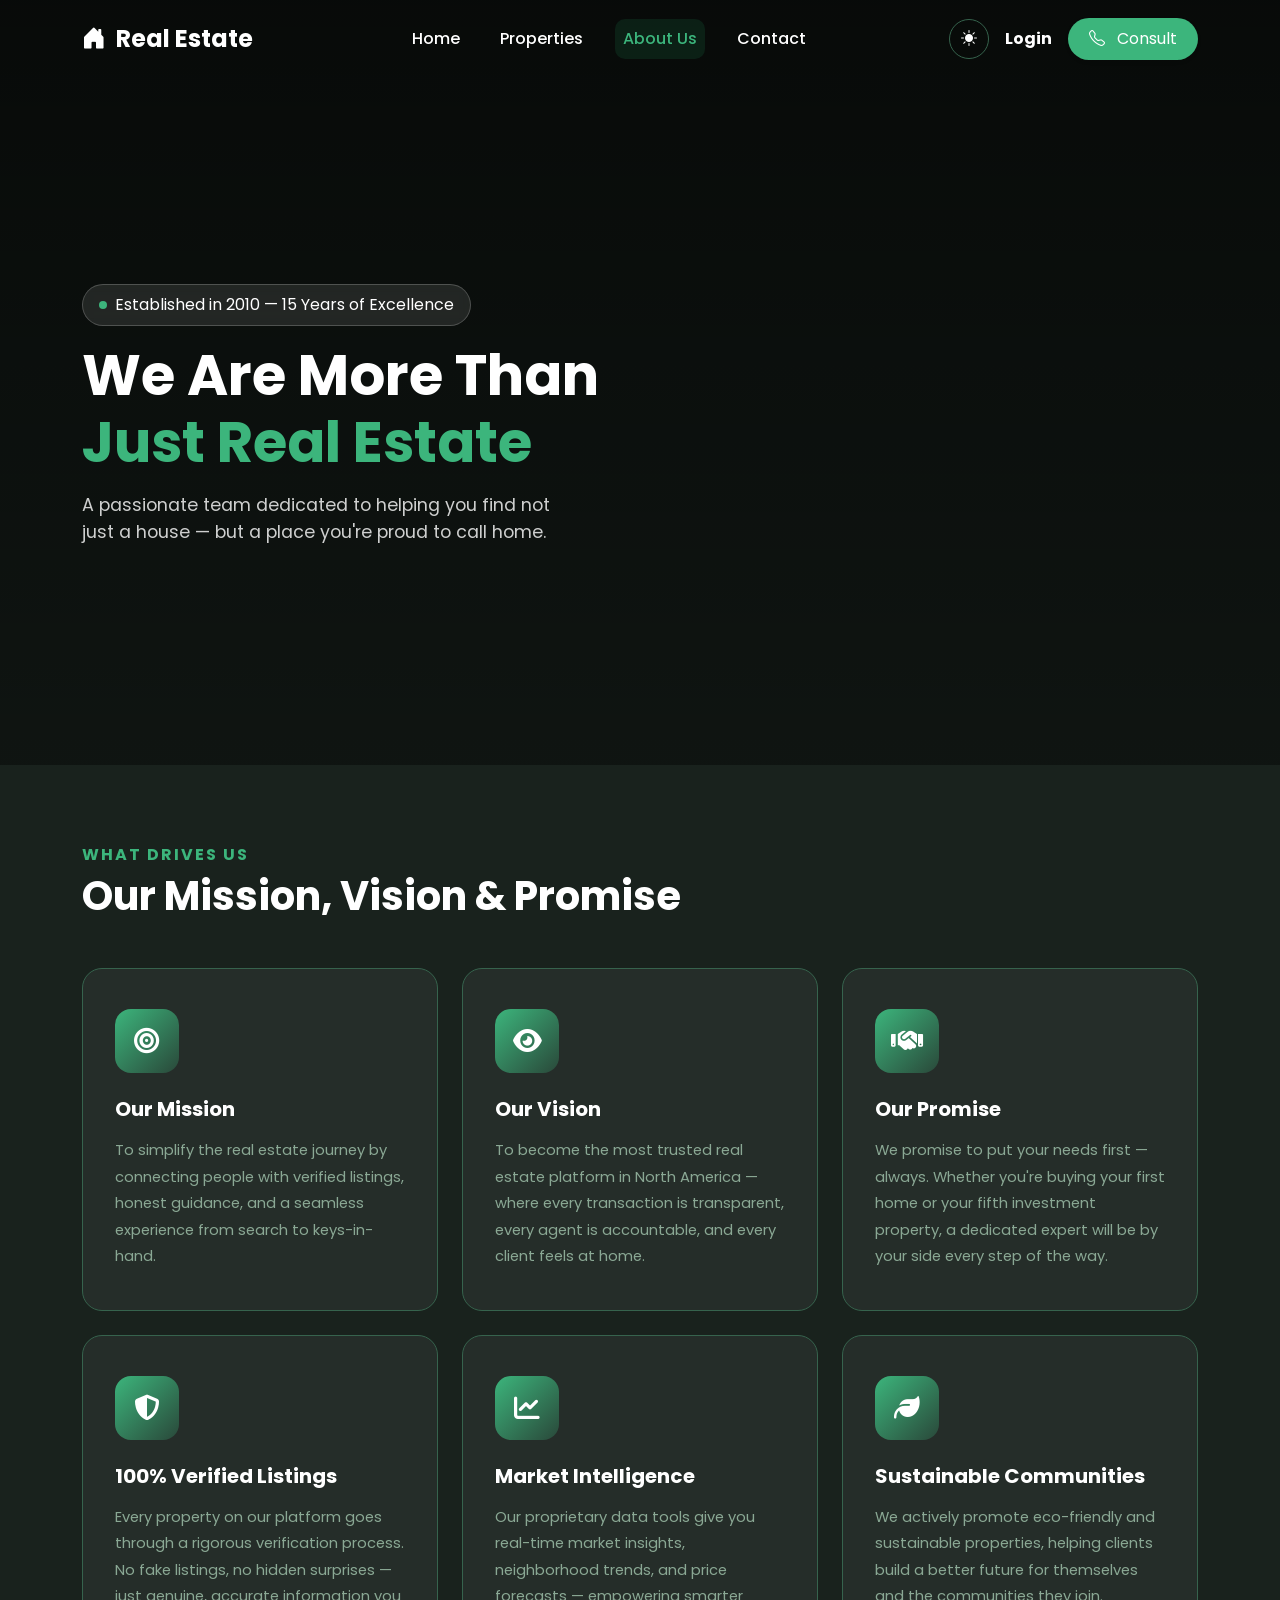
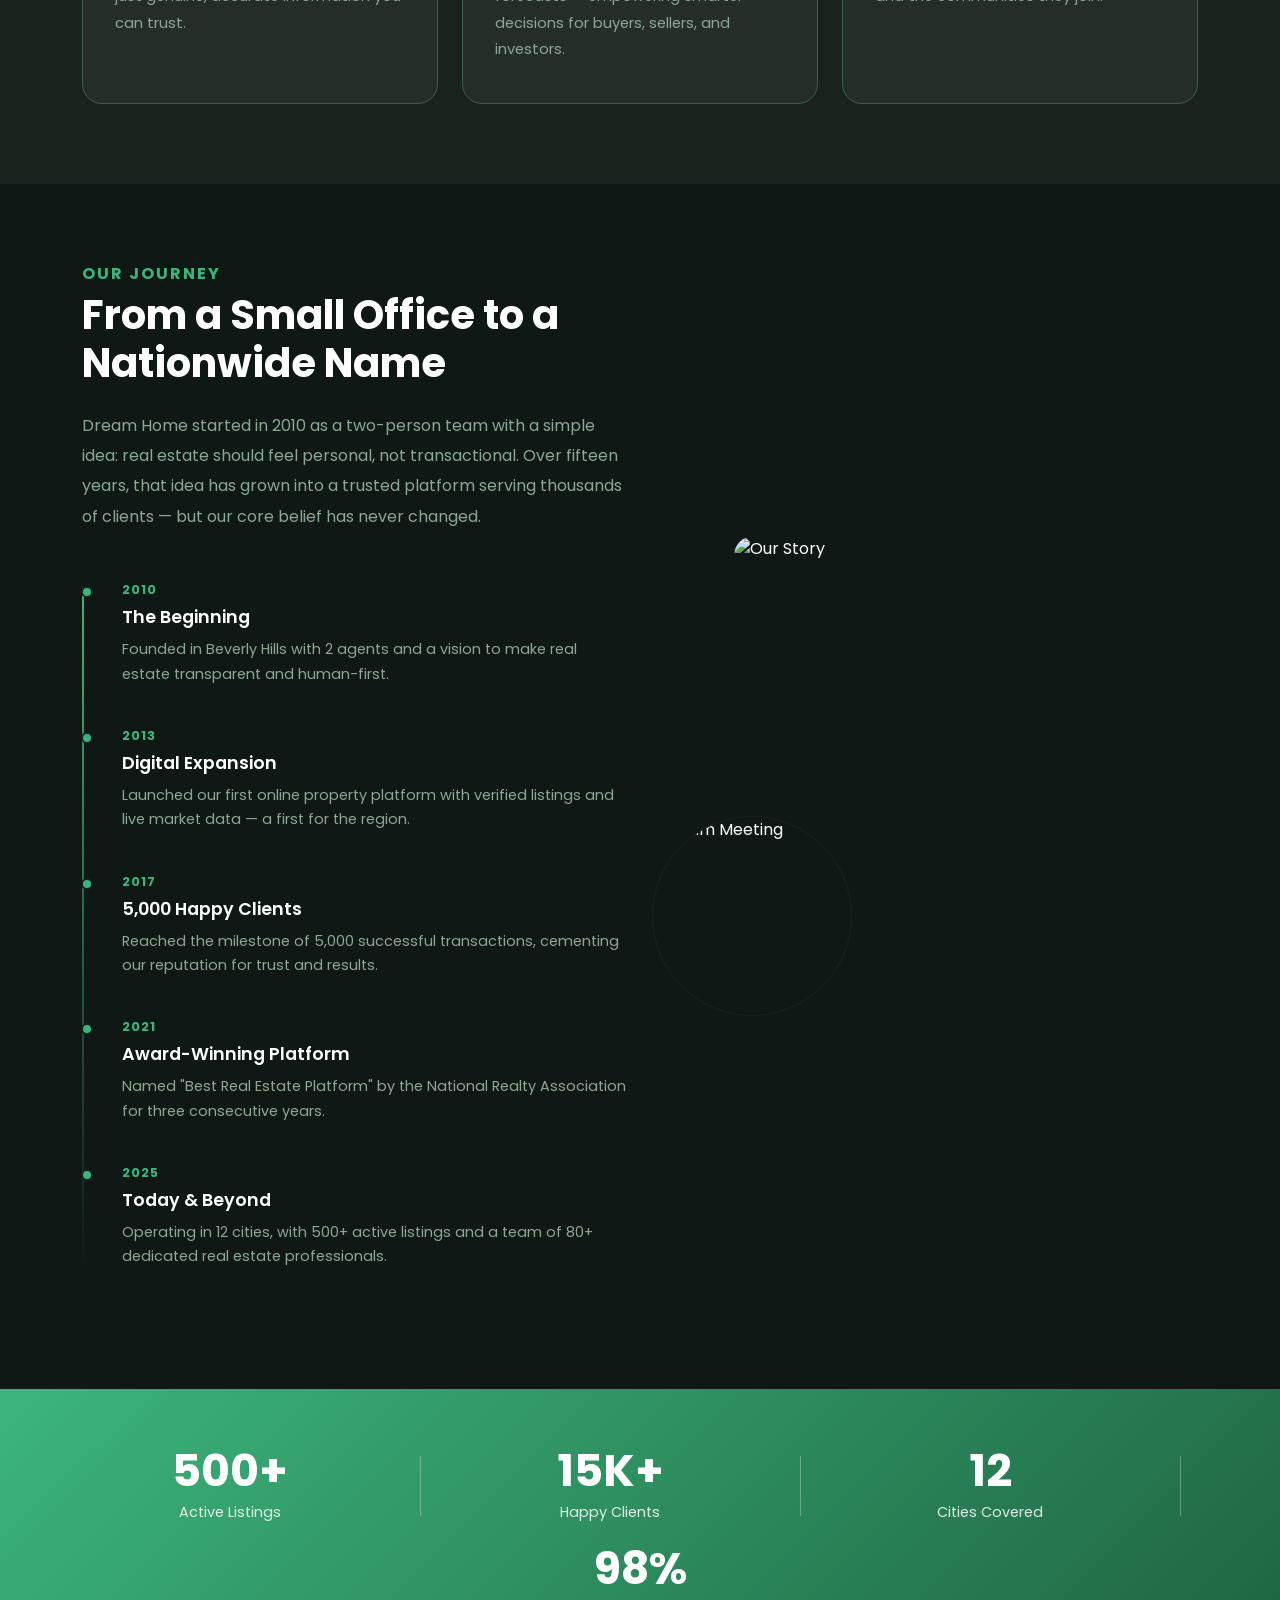
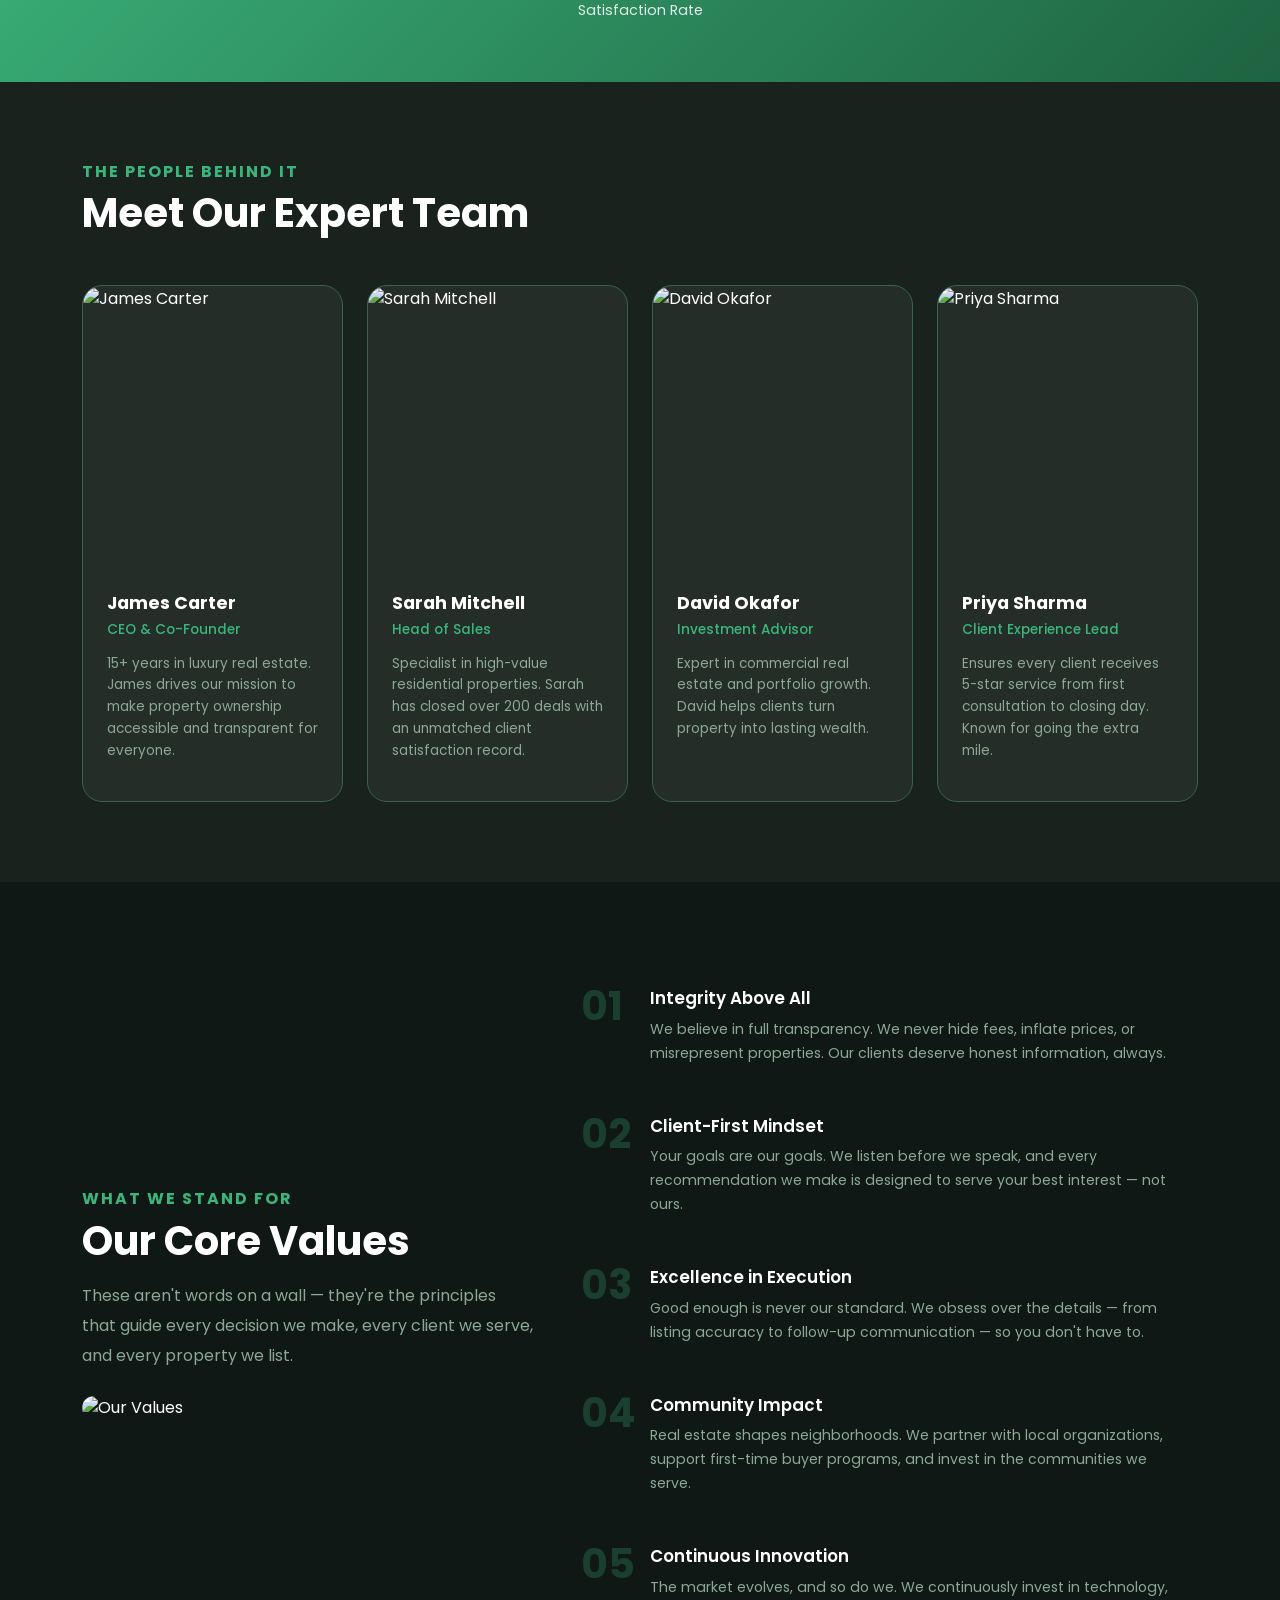
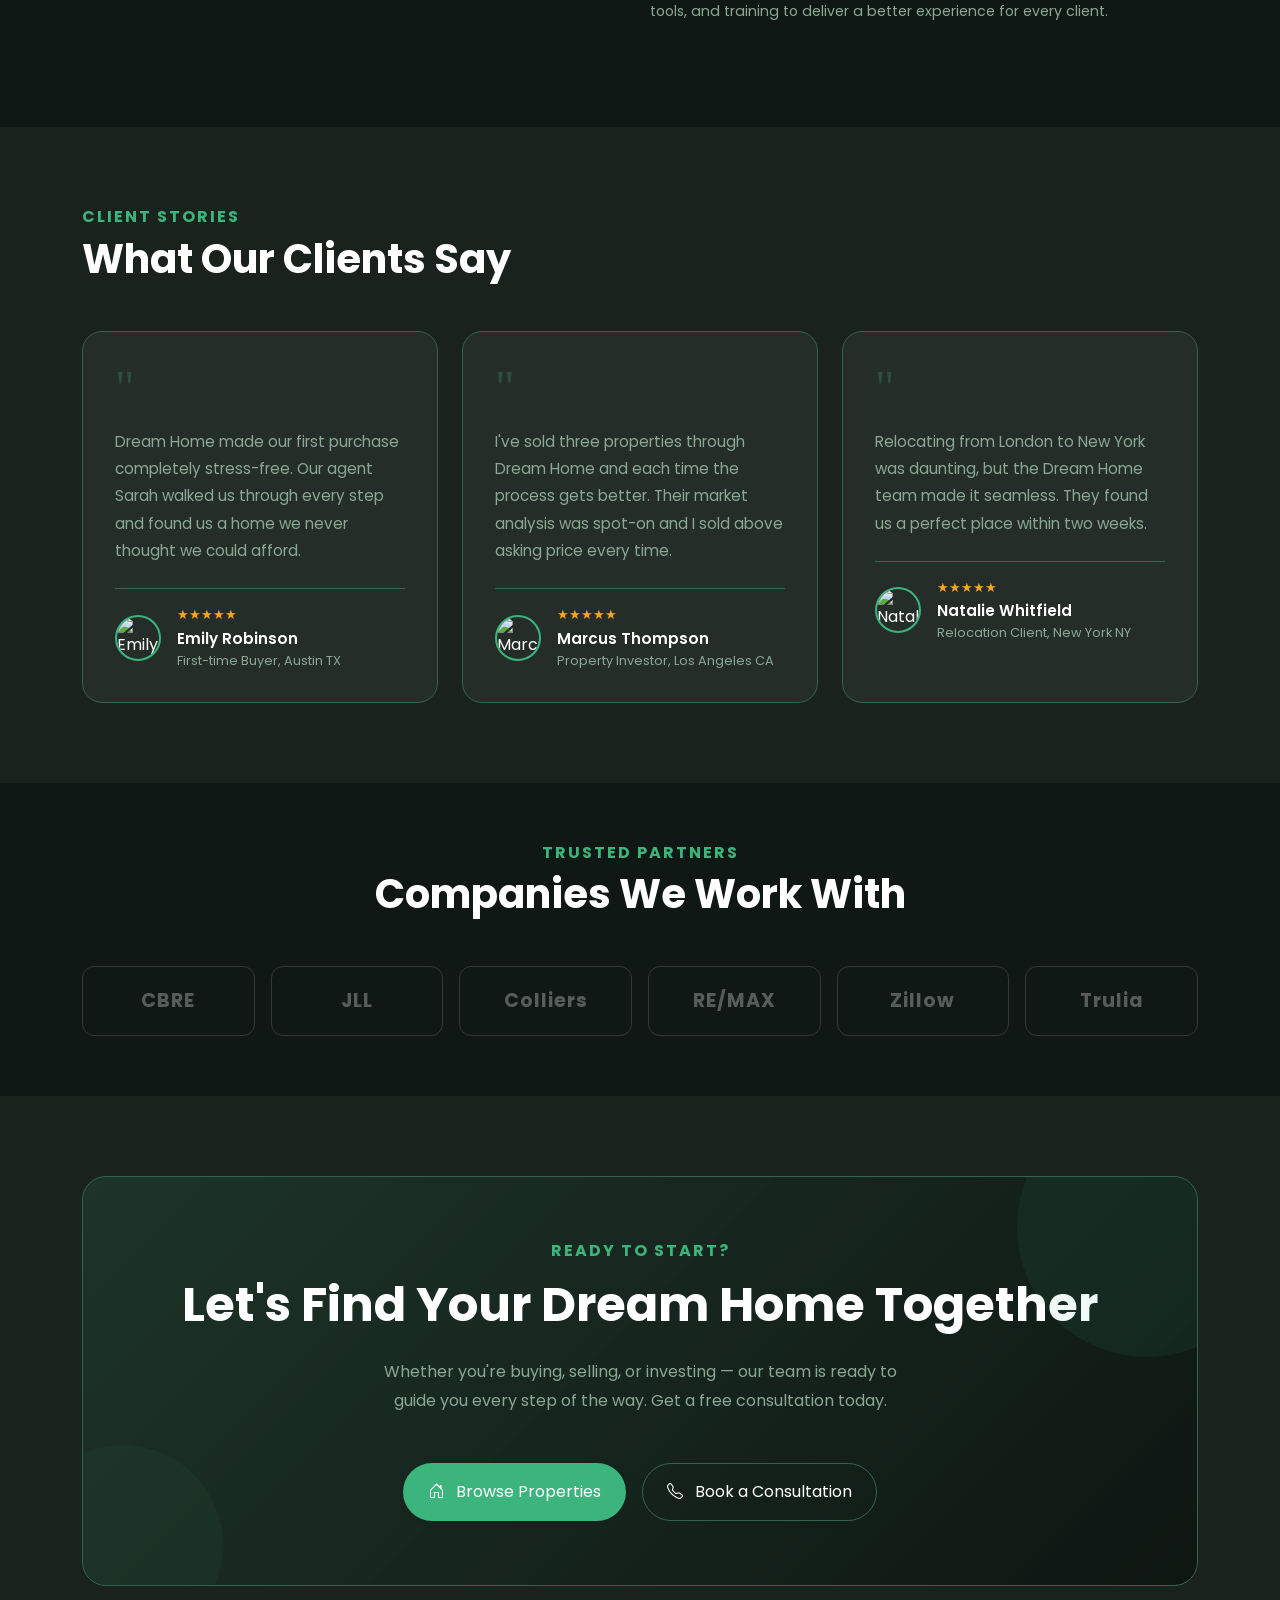
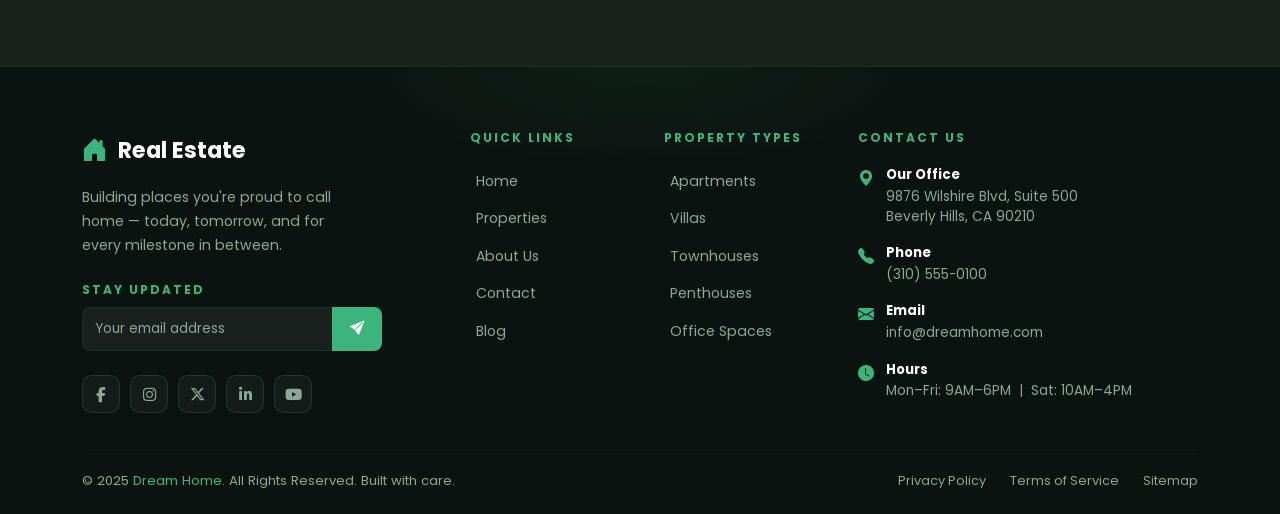
==== about.html @ 7ba282a1 "Add new Pages and Updated" ====
<!DOCTYPE html>
<html lang="en">
<head>
  <meta charset="UTF-8">
  <meta name="viewport" content="width=device-width, initial-scale=1.0">
  <title>About Us - Dream Home</title>
  <link href="https://cdn.jsdelivr.net/npm/bootstrap@5.3.2/dist/css/bootstrap.min.css" rel="stylesheet">
  <link rel="stylesheet" href="https://cdn.jsdelivr.net/npm/bootstrap-icons@1.11.1/font/bootstrap-icons.css">
  <link href="https://fonts.googleapis.com/css2?family=Poppins:wght@300;400;500;600;700&display=swap" rel="stylesheet">
  <link rel="stylesheet" href="https://cdnjs.cloudflare.com/ajax/libs/font-awesome/6.4.0/css/all.min.css">
  <link rel="stylesheet" href="public/css/style.css">
  <style>
    /* About page specific */
    .values-section { padding: 80px 0; background-color: var(--form-bg); }
    .value-item { display: flex; gap: 1.2rem; align-items: flex-start; padding: 1.5rem; border-radius: 16px; transition: background 0.3s ease; }
    .value-item:hover { background: var(--bg-card); }
    .value-num { font-size: 2.5rem; font-weight: 700; color: var(--primary); opacity: 0.25; line-height: 1; min-width: 50px; }
    .value-title { font-size: 1.05rem; font-weight: 600; color: var(--text-main); margin-bottom: 0.4rem; }
    .value-desc { font-size: 0.88rem; color: var(--text-muted); line-height: 1.7; margin-bottom: 0; }
    .testimonials-section { padding: 80px 0; background-color: var(--bg-body); }
    .testimonial-card { background-color: var(--bg-card); border: 1px solid var(--border-color); border-radius: 20px; padding: 2rem; height: 100%; transition: all 0.35s ease; }
    .testimonial-card:hover { border-color: var(--primary); transform: translateY(-6px); box-shadow: 0 15px 35px var(--shadow); }
    .quote-icon { font-size: 3rem; color: var(--primary); opacity: 0.25; line-height: 1; margin-bottom: 1rem; font-family: Georgia, serif; }
    .testimonial-text { font-size: 0.95rem; color: var(--text-muted); line-height: 1.8; margin-bottom: 1.5rem; }
    .testimonial-author { display: flex; align-items: center; gap: 1rem; border-top: 1px solid var(--border-color); padding-top: 1rem; }
    .author-avatar { width: 46px; height: 46px; border-radius: 50%; object-fit: cover; border: 2px solid var(--primary); }
    .author-location { font-size: 0.8rem; color: var(--text-muted); }
    .stars { color: #f5a623; font-size: 0.8rem; margin-bottom: 0.2rem; }
    .partners-section { padding: 60px 0; background-color: var(--form-bg); }
    .partner-logo { display: flex; align-items: center; justify-content: center; height: 70px; filter: grayscale(1) opacity(0.5); transition: filter 0.3s ease; font-size: 1.2rem; font-weight: 700; color: var(--text-muted); letter-spacing: 1px; border: 1px solid var(--border-color); border-radius: 12px; padding: 0 1.5rem; }
    .partner-logo:hover { filter: grayscale(0) opacity(1); color: var(--primary); border-color: var(--primary); }
  </style>
</head>
<body data-theme="dark">

  <!-- NAVBAR -->
  <header>
    <nav class="navbar navbar-expand-lg fixed-top" id="navbar">
      <div class="container">
        <a class="navbar-brand d-flex align-items-center" href="index.html">
          <i class="bi bi-house-door-fill"></i> Real Estate
        </a>
        <button class="navbar-toggler" type="button" data-bs-toggle="collapse" data-bs-target="#navContent">
          <span class="navbar-toggler-icon"></span>
        </button>
        <div class="collapse navbar-collapse" id="navContent">
          <ul class="navbar-nav mx-auto mb-2 mb-lg-0 gap-lg-4">
            <li class="nav-item"><a class="nav-link" href="index.html">Home</a></li>
            <li class="nav-item"><a class="nav-link" href="property.html">Properties</a></li>
            <li class="nav-item"><a class="nav-link active" href="about.html">About Us</a></li>
            <li class="nav-item"><a class="nav-link" href="contact-us.html">Contact</a></li>
          </ul>
          <div class="d-flex align-items-center gap-3 flex-column flex-lg-row mt-3 mt-lg-0">
            <button class="theme-toggle-btn" id="themeToggle" title="Toggle Light/Dark Mode">
              <i class="bi bi-sun-fill"></i>
            </button>
            <a href="login.html" class="nav-link fw-bold">Login</a>
            <a href="contact-us.html" class="btn btn-consult shadow-sm"><i class="bi bi-telephone me-2"></i> Consult</a>
          </div>
        </div>
      </div>
    </nav>
  </header>

  <main>

    <!-- HERO -->
    <section class="hero-section">
      <div class="hero-bg-about"></div>
      <div class="hero-overlay"></div>
      <div class="container hero-content">
        <div class="col-lg-8">
          <div class="trust-badge"><span class="trust-dot"></span> Established in 2010 — 15 Years of Excellence</div>
          <h1 class="hero-title mb-3">We Are More Than <br><span>Just Real Estate</span></h1>
          <p class="hero-desc">A passionate team dedicated to helping you find not just a house — but a place you're proud to call home.</p>
        </div>
      </div>
    </section>

    <!-- MISSION / VISION -->
    <section class="mission-section">
      <div class="container">
        <div class="text-start mb-5">
          <h6 class="text-primary-custom text-uppercase letter-spacing-2 fw-bold">What Drives Us</h6>
          <h2 class="display-6 fw-bold">Our Mission, Vision & Promise</h2>
        </div>
        <div class="row g-4">
          <div class="col-lg-4 col-md-6">
            <div class="mission-card">
              <div class="mission-icon"><i class="fas fa-bullseye"></i></div>
              <h5 class="fw-bold mb-3">Our Mission</h5>
              <p class="text-muted-custom mb-0" style="font-size:0.92rem;line-height:1.8;">To simplify the real estate journey by connecting people with verified listings, honest guidance, and a seamless experience from search to keys-in-hand.</p>
            </div>
          </div>
          <div class="col-lg-4 col-md-6">
            <div class="mission-card">
              <div class="mission-icon"><i class="fas fa-eye"></i></div>
              <h5 class="fw-bold mb-3">Our Vision</h5>
              <p class="text-muted-custom mb-0" style="font-size:0.92rem;line-height:1.8;">To become the most trusted real estate platform in North America — where every transaction is transparent, every agent is accountable, and every client feels at home.</p>
            </div>
          </div>
          <div class="col-lg-4 col-md-6">
            <div class="mission-card">
              <div class="mission-icon"><i class="fas fa-handshake"></i></div>
              <h5 class="fw-bold mb-3">Our Promise</h5>
              <p class="text-muted-custom mb-0" style="font-size:0.92rem;line-height:1.8;">We promise to put your needs first — always. Whether you're buying your first home or your fifth investment property, a dedicated expert will be by your side every step of the way.</p>
            </div>
          </div>
          <div class="col-lg-4 col-md-6">
            <div class="mission-card">
              <div class="mission-icon"><i class="fas fa-shield-alt"></i></div>
              <h5 class="fw-bold mb-3">100% Verified Listings</h5>
              <p class="text-muted-custom mb-0" style="font-size:0.92rem;line-height:1.8;">Every property on our platform goes through a rigorous verification process. No fake listings, no hidden surprises — just genuine, accurate information you can trust.</p>
            </div>
          </div>
          <div class="col-lg-4 col-md-6">
            <div class="mission-card">
              <div class="mission-icon"><i class="fas fa-chart-line"></i></div>
              <h5 class="fw-bold mb-3">Market Intelligence</h5>
              <p class="text-muted-custom mb-0" style="font-size:0.92rem;line-height:1.8;">Our proprietary data tools give you real-time market insights, neighborhood trends, and price forecasts — empowering smarter decisions for buyers, sellers, and investors.</p>
            </div>
          </div>
          <div class="col-lg-4 col-md-6">
            <div class="mission-card">
              <div class="mission-icon"><i class="fas fa-leaf"></i></div>
              <h5 class="fw-bold mb-3">Sustainable Communities</h5>
              <p class="text-muted-custom mb-0" style="font-size:0.92rem;line-height:1.8;">We actively promote eco-friendly and sustainable properties, helping clients build a better future for themselves and the communities they join.</p>
            </div>
          </div>
        </div>
      </div>
    </section>

    <!-- STORY + TIMELINE -->
    <section class="story-section">
      <div class="container">
        <div class="row align-items-center gy-5">
          <div class="col-lg-6">
            <h6 class="text-primary-custom text-uppercase letter-spacing-2 fw-bold">Our Journey</h6>
            <h2 class="display-6 fw-bold mb-4">From a Small Office to a Nationwide Name</h2>
            <p class="text-muted-custom mb-5" style="line-height:1.9;">Dream Home started in 2010 as a two-person team with a simple idea: real estate should feel personal, not transactional. Over fifteen years, that idea has grown into a trusted platform serving thousands of clients — but our core belief has never changed.</p>
            <div class="story-timeline">
              <div class="timeline-item">
                <div class="timeline-year">2010</div>
                <div class="timeline-title">The Beginning</div>
                <p class="timeline-desc">Founded in Beverly Hills with 2 agents and a vision to make real estate transparent and human-first.</p>
              </div>
              <div class="timeline-item">
                <div class="timeline-year">2013</div>
                <div class="timeline-title">Digital Expansion</div>
                <p class="timeline-desc">Launched our first online property platform with verified listings and live market data — a first for the region.</p>
              </div>
              <div class="timeline-item">
                <div class="timeline-year">2017</div>
                <div class="timeline-title">5,000 Happy Clients</div>
                <p class="timeline-desc">Reached the milestone of 5,000 successful transactions, cementing our reputation for trust and results.</p>
              </div>
              <div class="timeline-item">
                <div class="timeline-year">2021</div>
                <div class="timeline-title">Award-Winning Platform</div>
                <p class="timeline-desc">Named "Best Real Estate Platform" by the National Realty Association for three consecutive years.</p>
              </div>
              <div class="timeline-item">
                <div class="timeline-year">2025</div>
                <div class="timeline-title">Today & Beyond</div>
                <p class="timeline-desc">Operating in 12 cities, with 500+ active listings and a team of 80+ dedicated real estate professionals.</p>
              </div>
            </div>
          </div>
          <div class="col-lg-6">
            <div class="image-stack">
              <div class="img-blob-1">
                <img src="https://images.unsplash.com/photo-1560518883-ce09059eeffa?auto=format&fit=crop&w=800&q=80" class="img-cover" alt="Our Story">
              </div>
              <div class="img-blob-2">
                <img src="https://images.unsplash.com/photo-1600880292203-757bb62b4baf?auto=format&fit=crop&w=400&q=80" class="img-cover" alt="Team Meeting">
              </div>
            </div>
          </div>
        </div>
      </div>
    </section>

    <!-- STATS BANNER -->
    <div class="stats-banner">
      <div class="container">
        <div class="row g-4 align-items-center justify-content-around text-center">
          <div class="col-6 col-md-3"><div class="stat-item"><div class="stat-number">500+</div><div class="stat-label">Active Listings</div></div></div>
          <div class="col-md-auto d-none d-md-block"><div class="stat-divider"></div></div>
          <div class="col-6 col-md-3"><div class="stat-item"><div class="stat-number">15K+</div><div class="stat-label">Happy Clients</div></div></div>
          <div class="col-md-auto d-none d-md-block"><div class="stat-divider"></div></div>
          <div class="col-6 col-md-3"><div class="stat-item"><div class="stat-number">12</div><div class="stat-label">Cities Covered</div></div></div>
          <div class="col-md-auto d-none d-md-block"><div class="stat-divider"></div></div>
          <div class="col-6 col-md-3"><div class="stat-item"><div class="stat-number">98%</div><div class="stat-label">Satisfaction Rate</div></div></div>
        </div>
      </div>
    </div>

    <!-- TEAM -->
    <section class="team-section">
      <div class="container">
        <div class="text-start mb-5">
          <h6 class="text-primary-custom text-uppercase letter-spacing-2 fw-bold">The People Behind It</h6>
          <h2 class="display-6 fw-bold">Meet Our Expert Team</h2>
        </div>
        <div class="row g-4">
          <div class="col-lg-3 col-md-6">
            <div class="team-card">
              <div class="team-img-wrapper">
                <img src="https://images.unsplash.com/photo-1560250097-0b93528c311a?auto=format&fit=crop&w=400&q=80" alt="James Carter">
                <div class="team-overlay"><div class="team-social d-flex gap-2"><a href="#"><i class="fab fa-linkedin-in"></i></a><a href="#"><i class="fab fa-twitter"></i></a><a href="#"><i class="bi bi-envelope-fill"></i></a></div></div>
              </div>
              <div class="team-body">
                <div class="team-name">James Carter</div>
                <div class="team-role">CEO & Co-Founder</div>
                <p class="team-bio">15+ years in luxury real estate. James drives our mission to make property ownership accessible and transparent for everyone.</p>
              </div>
            </div>
          </div>
          <div class="col-lg-3 col-md-6">
            <div class="team-card">
              <div class="team-img-wrapper">
                <img src="https://images.unsplash.com/photo-1573496359142-b8d87734a5a2?auto=format&fit=crop&w=400&q=80" alt="Sarah Mitchell">
                <div class="team-overlay"><div class="team-social d-flex gap-2"><a href="#"><i class="fab fa-linkedin-in"></i></a><a href="#"><i class="fab fa-twitter"></i></a><a href="#"><i class="bi bi-envelope-fill"></i></a></div></div>
              </div>
              <div class="team-body">
                <div class="team-name">Sarah Mitchell</div>
                <div class="team-role">Head of Sales</div>
                <p class="team-bio">Specialist in high-value residential properties. Sarah has closed over 200 deals with an unmatched client satisfaction record.</p>
              </div>
            </div>
          </div>
          <div class="col-lg-3 col-md-6">
            <div class="team-card">
              <div class="team-img-wrapper">
                <img src="https://images.unsplash.com/photo-1519085360753-af0119f7cbe7?auto=format&fit=crop&w=400&q=80" alt="David Okafor">
                <div class="team-overlay"><div class="team-social d-flex gap-2"><a href="#"><i class="fab fa-linkedin-in"></i></a><a href="#"><i class="fab fa-twitter"></i></a><a href="#"><i class="bi bi-envelope-fill"></i></a></div></div>
              </div>
              <div class="team-body">
                <div class="team-name">David Okafor</div>
                <div class="team-role">Investment Advisor</div>
                <p class="team-bio">Expert in commercial real estate and portfolio growth. David helps clients turn property into lasting wealth.</p>
              </div>
            </div>
          </div>
          <div class="col-lg-3 col-md-6">
            <div class="team-card">
              <div class="team-img-wrapper">
                <img src="https://images.unsplash.com/photo-1508214751196-bcfd4ca60f91?auto=format&fit=crop&w=400&q=80" alt="Priya Sharma">
                <div class="team-overlay"><div class="team-social d-flex gap-2"><a href="#"><i class="fab fa-linkedin-in"></i></a><a href="#"><i class="fab fa-twitter"></i></a><a href="#"><i class="bi bi-envelope-fill"></i></a></div></div>
              </div>
              <div class="team-body">
                <div class="team-name">Priya Sharma</div>
                <div class="team-role">Client Experience Lead</div>
                <p class="team-bio">Ensures every client receives 5-star service from first consultation to closing day. Known for going the extra mile.</p>
              </div>
            </div>
          </div>
        </div>
      </div>
    </section>

    <!-- CORE VALUES -->
    <section class="values-section">
      <div class="container">
        <div class="row align-items-center gy-5">
          <div class="col-lg-5">
            <h6 class="text-primary-custom text-uppercase letter-spacing-2 fw-bold">What We Stand For</h6>
            <h2 class="display-6 fw-bold mb-3">Our Core Values</h2>
            <p class="text-muted-custom" style="line-height:1.9;">These aren't words on a wall — they're the principles that guide every decision we make, every client we serve, and every property we list.</p>
            <div class="mt-4">
              <img src="https://images.unsplash.com/photo-1600607687939-ce8a6c25118c?auto=format&fit=crop&w=700&q=80" alt="Our Values" style="width:100%;border-radius:20px;object-fit:cover;height:280px;">
            </div>
          </div>
          <div class="col-lg-7">
            <div class="value-item"><div class="value-num">01</div><div><div class="value-title">Integrity Above All</div><p class="value-desc">We believe in full transparency. We never hide fees, inflate prices, or misrepresent properties. Our clients deserve honest information, always.</p></div></div>
            <div class="value-item"><div class="value-num">02</div><div><div class="value-title">Client-First Mindset</div><p class="value-desc">Your goals are our goals. We listen before we speak, and every recommendation we make is designed to serve your best interest — not ours.</p></div></div>
            <div class="value-item"><div class="value-num">03</div><div><div class="value-title">Excellence in Execution</div><p class="value-desc">Good enough is never our standard. We obsess over the details — from listing accuracy to follow-up communication — so you don't have to.</p></div></div>
            <div class="value-item"><div class="value-num">04</div><div><div class="value-title">Community Impact</div><p class="value-desc">Real estate shapes neighborhoods. We partner with local organizations, support first-time buyer programs, and invest in the communities we serve.</p></div></div>
            <div class="value-item"><div class="value-num">05</div><div><div class="value-title">Continuous Innovation</div><p class="value-desc">The market evolves, and so do we. We continuously invest in technology, tools, and training to deliver a better experience for every client.</p></div></div>
          </div>
        </div>
      </div>
    </section>

    <!-- TESTIMONIALS -->
    <section class="testimonials-section">
      <div class="container">
        <div class="text-start mb-5">
          <h6 class="text-primary-custom text-uppercase letter-spacing-2 fw-bold">Client Stories</h6>
          <h2 class="display-6 fw-bold">What Our Clients Say</h2>
        </div>
        <div class="row g-4">
          <div class="col-lg-4 col-md-6">
            <div class="testimonial-card">
              <div class="quote-icon">"</div>
              <p class="testimonial-text">Dream Home made our first purchase completely stress-free. Our agent Sarah walked us through every step and found us a home we never thought we could afford.</p>
              <div class="testimonial-author">
                <img src="https://images.unsplash.com/photo-1494790108377-be9c29b29330?auto=format&fit=crop&w=100&q=80" class="author-avatar" alt="Emily R.">
                <div><div class="stars">★★★★★</div><div class="author-name">Emily Robinson</div><div class="author-location">First-time Buyer, Austin TX</div></div>
              </div>
            </div>
          </div>
          <div class="col-lg-4 col-md-6">
            <div class="testimonial-card">
              <div class="quote-icon">"</div>
              <p class="testimonial-text">I've sold three properties through Dream Home and each time the process gets better. Their market analysis was spot-on and I sold above asking price every time.</p>
              <div class="testimonial-author">
                <img src="https://images.unsplash.com/photo-1472099645785-5658abf4ff4e?auto=format&fit=crop&w=100&q=80" class="author-avatar" alt="Marcus T.">
                <div><div class="stars">★★★★★</div><div class="author-name">Marcus Thompson</div><div class="author-location">Property Investor, Los Angeles CA</div></div>
              </div>
            </div>
          </div>
          <div class="col-lg-4 col-md-6">
            <div class="testimonial-card">
              <div class="quote-icon">"</div>
              <p class="testimonial-text">Relocating from London to New York was daunting, but the Dream Home team made it seamless. They found us a perfect place within two weeks.</p>
              <div class="testimonial-author">
                <img src="https://images.unsplash.com/photo-1544005313-94ddf0286df2?auto=format&fit=crop&w=100&q=80" class="author-avatar" alt="Natalie W.">
                <div><div class="stars">★★★★★</div><div class="author-name">Natalie Whitfield</div><div class="author-location">Relocation Client, New York NY</div></div>
              </div>
            </div>
          </div>
        </div>
      </div>
    </section>

    <!-- PARTNERS -->
    <section class="partners-section">
      <div class="container">
        <div class="text-center mb-5">
          <h6 class="text-primary-custom text-uppercase letter-spacing-2 fw-bold">Trusted Partners</h6>
          <h2 class="display-6 fw-bold">Companies We Work With</h2>
        </div>
        <div class="row g-3 align-items-center justify-content-center">
          <div class="col-6 col-md-2"><div class="partner-logo">CBRE</div></div>
          <div class="col-6 col-md-2"><div class="partner-logo">JLL</div></div>
          <div class="col-6 col-md-2"><div class="partner-logo">Colliers</div></div>
          <div class="col-6 col-md-2"><div class="partner-logo">RE/MAX</div></div>
          <div class="col-6 col-md-2"><div class="partner-logo">Zillow</div></div>
          <div class="col-6 col-md-2"><div class="partner-logo">Trulia</div></div>
        </div>
      </div>
    </section>

    <!-- CTA -->
    <section class="cta-section">
      <div class="container">
        <div class="cta-box">
          <h6 class="text-primary-custom text-uppercase letter-spacing-2 fw-bold mb-3">Ready to Start?</h6>
          <h2 class="display-5 fw-bold mb-4">Let's Find Your Dream Home Together</h2>
          <p class="text-muted-custom mb-5 mx-auto" style="max-width:550px;font-size:1rem;line-height:1.8;">Whether you're buying, selling, or investing — our team is ready to guide you every step of the way. Get a free consultation today.</p>
          <div class="d-flex flex-wrap gap-3 justify-content-center">
            <a href="property.html" class="btn btn-consult px-4 py-3 shadow-sm" style="font-size:1rem;"><i class="bi bi-house-door me-2"></i> Browse Properties</a>
            <a href="contact-us.html" class="btn btn-outline-light px-4 py-3" style="border-radius:50px;font-size:1rem;border-color:var(--border-color);color:var(--text-main);"><i class="bi bi-telephone me-2"></i> Book a Consultation</a>
          </div>
        </div>
      </div>
    </section>

  </main>

  <!-- ===================== FOOTER ===================== -->
  <footer class="footer">
    <div class="container">
      <div class="row g-5">
        <div class="col-lg-4 col-md-6">
          <a href="index.html" class="footer-brand"><i class="bi bi-house-door-fill"></i> Real Estate</a>
          <p class="footer-tagline">Building places you're proud to call home — today, tomorrow, and for every milestone in between.</p>
          <p class="footer-heading mb-2">Stay Updated</p>
          <div class="footer-newsletter">
            <input type="email" class="form-control" placeholder="Your email address">
            <button class="footer-newsletter-btn" type="button"><i class="bi bi-send-fill"></i></button>
          </div>
          <div class="footer-socials">
            <a href="#" class="footer-social-icon"><i class="fab fa-facebook-f"></i></a>
            <a href="#" class="footer-social-icon"><i class="fab fa-instagram"></i></a>
            <a href="#" class="footer-social-icon"><i class="fab fa-x-twitter"></i></a>
            <a href="#" class="footer-social-icon"><i class="fab fa-linkedin-in"></i></a>
            <a href="#" class="footer-social-icon"><i class="fab fa-youtube"></i></a>
          </div>
        </div>
        <div class="col-lg-2 col-md-3 col-6">
          <h6 class="footer-heading">Quick Links</h6>
          <ul class="footer-links">
            <li><a href="index.html">Home</a></li>
            <li><a href="property.html">Properties</a></li>
            <li><a href="about.html">About Us</a></li>
            <li><a href="contact-us.html">Contact</a></li>
            <li><a href="#">Blog</a></li>
          </ul>
        </div>
        <div class="col-lg-2 col-md-3 col-6">
          <h6 class="footer-heading">Property Types</h6>
          <ul class="footer-links">
            <li><a href="property.html">Apartments</a></li>
            <li><a href="property.html">Villas</a></li>
            <li><a href="property.html">Townhouses</a></li>
            <li><a href="property.html">Penthouses</a></li>
            <li><a href="property.html">Office Spaces</a></li>
          </ul>
        </div>
        <div class="col-lg-4 col-md-6">
          <h6 class="footer-heading">Contact Us</h6>
          <div class="footer-contact-item"><i class="bi bi-geo-alt-fill"></i><div><strong>Our Office</strong>9876 Wilshire Blvd, Suite 500<br>Beverly Hills, CA 90210</div></div>
          <div class="footer-contact-item"><i class="bi bi-telephone-fill"></i><div><strong>Phone</strong>(310) 555-0100</div></div>
          <div class="footer-contact-item"><i class="bi bi-envelope-fill"></i><div><strong>Email</strong>info@dreamhome.com</div></div>
          <div class="footer-contact-item"><i class="bi bi-clock-fill"></i><div><strong>Hours</strong>Mon–Fri: 9AM–6PM &nbsp;|&nbsp; Sat: 10AM–4PM</div></div>
        </div>
      </div>
      <hr class="footer-divider">
      <div class="footer-bottom">
        <p class="footer-copyright mb-0">&copy; 2025 <span>Dream Home</span>. All Rights Reserved. Built with care.</p>
        <div class="footer-bottom-links">
          <a href="#">Privacy Policy</a>
          <a href="#">Terms of Service</a>
          <a href="#">Sitemap</a>
        </div>
      </div>
    </div>
  </footer>

  <script src="https://cdn.jsdelivr.net/npm/bootstrap@5.3.2/dist/js/bootstrap.bundle.min.js"></script>
  <script src="public/js/script.js"></script>
</body>
</html>
---- public/css/style.css ----
/* ============================================================
   DREAM HOME — REAL ESTATE
   Main Stylesheet
   ============================================================ */

/* CSS VARIABLES & THEMING */
:root {
  --bg-body: #19221d;
  --bg-nav-scroll: #101815;
  --bg-card: rgba(255, 255, 255, 0.05);
  --text-main: #ffffff;
  --text-muted: #8aa894;
  --primary: #3cb57c;
  --primary-hover: #2a8f60;
  --border-color: #36634d;
  --form-bg: #101815;
  --form-input-bg: #19221d;
  --shadow: rgba(0, 0, 0, 0.5);
  --lightgreen: #134b3056;
  --font-family: "Poppins", sans-serif;
  --nav-color: #ffffff;
  --h1-size: 3.5rem;
  --h1-size-mobile: 2.5rem;
  --footer-bg: #0b1310;
  --footer-border: rgba(60, 181, 124, 0.2);
}

[data-theme="light"] {
  --bg-body: #f4f7f6;
  --bg-card: #ffffff;
  --text-main: #19221d;
  --text-muted: #5a6e60;
  --primary: #2d8a5e;
  --primary-hover: #1e6341;
  --border-color: #cbd5e1;
  --form-bg: #ffffff;
  --form-input-bg: #f8f9fa;
  --shadow: rgba(0, 0, 0, 0.1);
  --nav-color: #ffffff;
  --bg-nav-scroll: #13211c;
  --footer-bg: #0f1e17;
  --footer-border: rgba(60, 181, 124, 0.25);
}

/* ---- GLOBAL RESET & TYPOGRAPHY ---- */
* {
  margin: 0;
  padding: 0;
  box-sizing: border-box;
}

body {
  font-family: var(--font-family);
  background-color: var(--bg-body);
  color: var(--text-main);
  overflow-x: hidden;
  transition: background-color 0.3s ease, color 0.3s ease;
}

h1,
h2,
h3,
h4,
h5,
h6 {
  color: var(--text-main);
  font-family: var(--font-family) !important;
}

.text-primary-custom {
  color: var(--primary);
}

.text-muted-custom {
  color: var(--text-muted);
}

.font-pop {
  font-family: var(--font-family);
}

.letter-spacing-2 {
  letter-spacing: 2px;
}

/* ---- NAVBAR ---- */
.navbar {
  transition: all 0.3s ease;
  padding: 1rem 0;
  z-index: 1000;
}

.navbar-brand {
  color: var(--nav-color) !important;
  font-weight: 700;
  font-size: 1.5rem;
}

.navbar-brand i {
  color: var(--nav-color);
  margin-right: 10px;
}

.nav-link {
  color: var(--nav-color) !important;
  font-weight: 500;
  transition: color 0.3s ease;
}

.nav-link:hover,
.nav-link.active {
  color: var(--primary) !important;
}

.nav-scroll {
  background-color: var(--bg-nav-scroll);
  box-shadow: 0 2px 10px var(--shadow);
  padding: 0.5rem 0;
}

.navbar-toggler {
  border: none;
  background-color: var(--nav-color);
}

nav .active {
  background-color: var(--lightgreen);
  border-radius: 10px;
  color: var(--lightgreen) !important;
}

.btn-consult {
  background-color: var(--primary);
  color: #fff !important;
  padding: 8px 20px;
  border-radius: 50px;
  transition: transform 0.2s;
}

.btn-consult:hover {
  transform: translateY(-2px);
  background-color: var(--primary-hover);
}

.theme-toggle-btn {
  background: transparent;
  border: 1px solid var(--border-color);
  color: var(--nav-color);
  width: 40px;
  height: 40px;
  border-radius: 50%;
  display: flex;
  align-items: center;
  justify-content: center;
  cursor: pointer;
  transition: all 0.3s ease;
}

.theme-toggle-btn:hover {
  background-color: var(--primary);
  color: white;
  border-color: var(--primary);
}

/* ---- HERO SECTION ---- */
.hero-section,
.hero-section-prop {
  position: relative;
  min-height: 85vh;
  display: flex;
  flex-direction: column;
}

.hero-bg,
.hero-bg-prop {
  position: absolute;
  top: 0;
  left: 0;
  width: 100%;
  height: 100%;
  background-image: url("https://images.unsplash.com/photo-1600585154340-be6161a56a0c?auto=format&fit=crop&w=1600&q=80");
  background-size: cover;
  background-position: center;
  z-index: -2;
}

.hero-bg-prop {
  background-image: url('https://images.unsplash.com/photo-1600607687939-ce8a6c25118c?auto=format&fit=crop&w=1600&q=80');
}

.hero-bg-about {
  background-image: url('https://images.unsplash.com/photo-1600607687939-ce8a6c25118c?auto=format&fit=crop&w=1600&q=80');
  background-size: cover;
  background-position: center;
  position: absolute;
  inset: 0;
  z-index: -2;
}

.hero-bg-contact {
  background-image: url('https://images.unsplash.com/photo-1486406146926-c627a92ad1ab?auto=format&fit=crop&w=1600&q=80');
  background-size: cover;
  background-position: center;
  position: absolute;
  inset: 0;
  z-index: -2;
}

.hero-overlay {
  position: absolute;
  top: 0;
  left: 0;
  width: 100%;
  height: 100%;
  background: linear-gradient(rgba(0, 0, 0, 0.7), rgba(0, 0, 0, 0.4));
  z-index: -1;
}

.hero-content {
  flex-grow: 1;
  display: flex;
  flex-direction: column;
  justify-content: center;
  padding-top: 80px;
}

.trust-badge {
  background: rgba(255, 255, 255, 0.1);
  backdrop-filter: blur(5px);
  border: 1px solid rgba(255, 255, 255, 0.2);
  padding: 8px 16px;
  border-radius: 30px;
  display: inline-flex;
  align-items: center;
  color: #fff;
  margin-bottom: 1rem;
}

.trust-dot {
  width: 8px;
  height: 8px;
  background-color: var(--primary);
  border-radius: 50%;
  margin-right: 8px;
}

.hero-title {
  font-size: var(--h1-size);
  font-weight: 700;
  line-height: 1.2;
  color: #fff;
}

.hero-title span {
  color: var(--primary);
}

.hero-desc {
  color: rgba(255, 255, 255, 0.8);
  font-size: 1.1rem;
  max-width: 500px;
}

/* ---- SEARCH FORM ---- */
.search-container {
  position: relative;
  margin-top: -3rem;
  z-index: 10;
  padding-bottom: 2rem;
}

.hero-form {
  background-color: var(--form-bg);
  padding: 1.5rem;
  border-radius: 15px;
  box-shadow: 0 10px 30px var(--shadow);
  border: 1px solid var(--border-color);
  transition: background-color 0.3s ease;
}

.form-select,
.form-control {
  background-color: var(--form-input-bg);
  border: 1px solid var(--border-color);
  color: var(--text-main);
  height: 50px;
  border-radius: 8px;
}

.form-select:focus,
.form-control:focus {
  background-color: var(--form-input-bg);
  color: var(--text-main);
  border-color: var(--primary);
  box-shadow: none;
}

.btn-search {
  background-color: var(--primary);
  color: white;
  height: 50px;
  width: 100%;
  border: none;
  border-radius: 8px;
  font-weight: 600;
  display: flex;
  align-items: center;
  justify-content: center;
  gap: 8px;
  transition: background-color 0.2s;
}

.btn-search:hover {
  background-color: var(--primary-hover);
}

/* ---- ABOUT / FEATURES SECTION ---- */
.about-section {
  padding: 2rem 0 0 0;
  background-color: var(--bg-body);
}

.feature-box {
  background-color: var(--bg-card);
  border: 1px solid var(--border-color);
  border-radius: 1rem;
  padding: 1.5rem;
  height: 100%;
  transition: transform 0.3s ease;
}

.feature-box:hover {
  transform: translateY(-5px);
  border-color: var(--primary);
}

.icon-box {
  color: var(--primary);
  margin-bottom: 1rem;
}

.image-stack {
  position: relative;
  height: 500px;
  width: 100%;
}

.img-blob-1 {
  position: absolute;
  top: 0;
  right: 0;
  width: 85%;
  height: 100%;
  border-radius: 20px;
  overflow: hidden;
  z-index: 1;
}

.img-blob-2 {
  position: absolute;
  bottom: 20px;
  left: 0;
  width: 200px;
  height: 200px;
  border-radius: 50%;
  border: 1px solid var(--bg-body);
  overflow: hidden;
  z-index: 2;
}

.img-cover {
  width: 100%;
  height: 100%;
  object-fit: cover;
}

/* ---- PROPERTY CARDS ---- */
.property-card {
  background-color: var(--bg-card);
  border: 1px solid var(--border-color) !important;
  color: var(--text-main);
  border-radius: 15px;
  overflow: hidden;
  transition: all 0.3s ease;
  cursor: pointer;
  height: 100%;
}

.property-card:hover {
  transform: translateY(-10px);
  box-shadow: 0 15px 30px var(--shadow);
  border-color: var(--primary);
}

.card-image-wrapper {
  position: relative;
  height: 250px;
  overflow: hidden;
}

.card-image-wrapper img {
  width: 100%;
  height: 100%;
  object-fit: cover;
  transition: transform 0.5s ease;
}

.property-card:hover .card-image-wrapper img {
  transform: scale(1.1);
}

.badge-custom {
  background-color: var(--primary);
  color: white;
  padding: 6px 12px;
  border-radius: 6px;
  font-size: 0.8rem;
  font-weight: 600;
  z-index: 2;
}

.badge-price {
  background-color: rgba(0, 0, 0, 0.7);
  color: white;
  padding: 6px 12px;
  border-radius: 6px;
  font-weight: 600;
  z-index: 2;
  backdrop-filter: blur(4px);
}

.card-title {
  color: var(--text-main);
  font-weight: 700;
  font-size: 1.25rem;
}

.card-location {
  color: var(--text-muted);
  font-size: 0.9rem;
}

.feature-border {
  border-top: 1px solid var(--border-color);
}

.card-features {
  color: var(--text-muted);
  font-size: 0.85rem;
}

.feature-item i {
  color: var(--primary);
  margin-right: 4px;
}

.feature-property {
  padding: 20px 0;
}

.count {
  margin: 0 !important;
  padding: 0 !important;
}

.count h2 {
  color: var(--primary);
}

/* ---- CONTACT SECTION ---- */
.contact-info-card {
  background-color: var(--bg-card);
  border: 1px solid var(--border-color);
  padding: 1.5rem;
  border-radius: 15px;
  height: 100%;
  transition: all 0.3s ease;
}

.contact-info-card:hover {
  border-color: var(--primary);
  transform: translateY(-5px);
}

.contact-info-card i {
  font-size: 1.5rem;
  color: var(--primary);
  margin-bottom: 1rem;
  display: block;
}

.contact-info-card h5 {
  font-size: 1.1rem;
  font-weight: 600;
  margin-bottom: 0.5rem;
}

.contact-info-card p {
  font-size: 0.85rem;
  color: var(--text-muted);
  margin-bottom: 0;
  line-height: 1.6;
}

.contact-form-wrapper {
  background-color: var(--bg-card);
  border: 1px solid var(--border-color);
  border-radius: 20px;
  box-shadow: 0 10px 30px var(--shadow);
}

.map-wrapper {
  border: 1px solid var(--border-color);
  border-radius: 15px;
  overflow: hidden;
}

.contact-form-wrapper .form-label {
  color: var(--text-main);
  font-weight: 500;
}

.testimonial-section,
.feature-property {
  background-color: var(--form-bg);
}

/* ---- PROPERTIES PAGE FILTERS ---- */
.filter-top-wrap {
  background: linear-gradient(135deg, rgba(60, 181, 124, 0.14), rgba(7, 14, 11, 0.7));
  border: 1px solid var(--border-color);
  border-radius: 18px;
  padding: 1.25rem;
}

.filter-top-head {
  border-bottom: 1px solid rgba(60, 181, 124, 0.35);
  margin-bottom: 1rem;
  padding-bottom: 0.9rem;
}

.filter-top-head h5 {
  font-weight: 600;
}

.filter-top-grid {
  display: grid;
  grid-template-columns: repeat(5, minmax(160px, 1fr));
  gap: 0.9rem;
  align-items: end;
}

.filter-group {
  margin: 0;
}

.filter-group label {
  color: var(--text-main);
  font-weight: 500;
  margin-bottom: 0.45rem;
  display: block;
  font-size: 0.9rem;
}

.filter-status {
  grid-column: span 2;
}

.status-pills {
  display: flex;
  flex-wrap: wrap;
  gap: 0.5rem;
}

.status-pills .form-check {
  margin: 0;
  padding: 0;
}

.status-pills .form-check-input {
  display: none;
}

.status-pills .form-check-label {
  color: var(--text-muted);
  border: 1px solid var(--border-color);
  background-color: var(--form-input-bg);
  border-radius: 100px;
  padding: 0.45rem 0.8rem;
  cursor: pointer;
  transition: all 0.2s ease;
  font-size: 0.85rem;
}

.status-pills .form-check-input:checked+.form-check-label {
  color: #fff;
  background-color: var(--primary);
  border-color: var(--primary);
}

.filter-price {
  grid-column: span 2;
}

.filter-actions {
  display: flex;
  gap: 0.55rem;
}

.btn-filter {
  background-color: var(--primary);
  color: #fff;
  width: 100%;
  padding: 11px;
  border: none;
  border-radius: 8px;
  font-weight: 600;
  transition: background-color 0.2s;
}

.btn-filter:hover {
  background-color: var(--primary-hover);
}

.btn-reset {
  background-color: transparent;
  color: var(--primary);
  border: 1px solid var(--primary);
  width: 100%;
  padding: 11px;
  border-radius: 8px;
  font-weight: 600;
  transition: all 0.2s;
}

.btn-reset:hover {
  background-color: var(--primary);
  color: #fff;
}

.sort-dropdown {
  background-color: var(--bg-card);
  border: 1px solid var(--border-color);
  border-radius: 10px;
  padding: 1rem;
}

.results-count {
  color: var(--text-muted);
  font-size: 0.95rem;
}

.pagination {
  margin-top: 3rem;
}

.page-link {
  background-color: var(--bg-card);
  border: 1px solid var(--border-color);
  color: var(--text-main);
  padding: 10px 18px;
  margin: 0 5px;
  border-radius: 8px;
}

.page-link:hover {
  background-color: var(--primary);
  border-color: var(--primary);
  color: white;
}

.page-item.active .page-link {
  background-color: var(--primary);
  border-color: var(--primary);
}

.range-value {
  color: var(--primary);
  font-weight: 600;
  font-size: 0.9rem;
}

/* ---- TESTIMONIALS ---- */
.testimonial-section {
  padding: 100px 0;

}

.editorial-title {
  font-size: clamp(2.5rem, 5vw, 4rem);
  line-height: 1.1;
  margin-bottom: 2rem;
  color: var(--text-main);
}

.editorial-title i {
  color: var(--primary);
}

.section-line {
  width: 40px;
  height: 1px;
  background: var(--primary);
  display: inline-block;
  vertical-align: middle;
  margin-right: 15px;
}

.sleek-card {
  position: relative;
  padding: 30px 0 30px 30px;
  border-left: 1px solid var(--border-color);
  height: 100%;
  transition: all 0.4s cubic-bezier(0.2, 0, 0.2, 1);
}

.sleek-card:hover {
  border-left: 2px solid var(--primary);
  padding-left: 35px;
  background-color: var(--bg-card);
}

.quote-content {
  font-size: 1.1rem;
  line-height: 1.8;
  font-weight: 300;
  margin-bottom: 30px;
  color: var(--text-main);
}

.author-wrap {
  display: flex;
  align-items: center;
  gap: 16px;
}

.author-img {
  width: 48px;
  height: 48px;
  border-radius: 4px;
  object-fit: cover;
  filter: grayscale(100%);
  transition: filter 0.4s ease;
}

.sleek-card:hover .author-img {
  filter: grayscale(0%);
}

.author-name {
  font-weight: 600;
  font-size: 0.95rem;
  margin: 0;
  color: var(--text-main);
}

.author-label {
  font-size: 0.75rem;
  color: var(--primary);
  text-transform: uppercase;
  letter-spacing: 0.1em;
  display: block;
  margin-top: 2px;
}

/* ---- ABOUT PAGE ---- */
.mission-section {
  padding: 80px 0;
  background-color: var(--bg-body);
}

.mission-card {
  background-color: var(--bg-card);
  border: 1px solid var(--border-color);
  border-radius: 20px;
  padding: 2.5rem 2rem;
  height: 100%;
  transition: all 0.35s ease;
  position: relative;
  overflow: hidden;
}

.mission-card::before {
  content: '';
  position: absolute;
  bottom: 0;
  left: 0;
  width: 0;
  height: 3px;
  background: var(--primary);
  transition: width 0.4s ease;
}

.mission-card:hover::before {
  width: 100%;
}

.mission-card:hover {
  transform: translateY(-8px);
  border-color: var(--primary);
  box-shadow: 0 20px 40px var(--shadow);
}

.mission-icon {
  width: 64px;
  height: 64px;
  border-radius: 16px;
  background: linear-gradient(135deg, var(--primary), rgba(60, 181, 124, 0.2));
  display: flex;
  align-items: center;
  justify-content: center;
  margin-bottom: 1.5rem;
  font-size: 1.6rem;
  color: #fff;
}

.story-section {
  padding: 80px 0;
  background-color: var(--form-bg);
}

.story-timeline {
  position: relative;
  padding-left: 2.5rem;
}

.story-timeline::before {
  content: '';
  position: absolute;
  left: 0;
  top: 8px;
  bottom: 0;
  width: 2px;
  background: linear-gradient(to bottom, var(--primary), transparent);
}

.timeline-item {
  position: relative;
  margin-bottom: 2.5rem;
}

.timeline-item::before {
  content: '';
  position: absolute;
  left: -2.55rem;
  top: 6px;
  width: 12px;
  height: 12px;
  background-color: var(--primary);
  border-radius: 50%;
  border: 2px solid var(--bg-body);
}

.timeline-year {
  font-size: 0.8rem;
  font-weight: 700;
  color: var(--primary);
  text-transform: uppercase;
  letter-spacing: 1px;
  margin-bottom: 0.3rem;
}

.timeline-title {
  font-size: 1.1rem;
  font-weight: 600;
  color: var(--text-main);
  margin-bottom: 0.4rem;
}

.timeline-desc {
  font-size: 0.9rem;
  color: var(--text-muted);
  line-height: 1.7;
}

.team-section {
  padding: 80px 0;
  background-color: var(--bg-body);
}

.team-card {
  background-color: var(--bg-card);
  border: 1px solid var(--border-color);
  border-radius: 20px;
  overflow: hidden;
  transition: all 0.35s ease;
  height: 100%;
}

.team-card:hover {
  transform: translateY(-10px);
  border-color: var(--primary);
  box-shadow: 0 20px 40px var(--shadow);
}

.team-img-wrapper {
  position: relative;
  height: 280px;
  overflow: hidden;
}

.team-img-wrapper img {
  width: 100%;
  height: 100%;
  object-fit: cover;
  transition: transform 0.5s ease;
}

.team-card:hover .team-img-wrapper img {
  transform: scale(1.07);
}

.team-overlay {
  position: absolute;
  inset: 0;
  background: linear-gradient(to top, rgba(0, 0, 0, 0.7) 0%, transparent 60%);
  opacity: 0;
  transition: opacity 0.35s ease;
  display: flex;
  align-items: flex-end;
  justify-content: center;
  padding-bottom: 1.5rem;
  gap: 1rem;
}

.team-card:hover .team-overlay {
  opacity: 1;
}

.team-social a {
  width: 38px;
  height: 38px;
  border-radius: 50%;
  background: rgba(255, 255, 255, 0.15);
  backdrop-filter: blur(4px);
  border: 1px solid rgba(255, 255, 255, 0.3);
  color: #fff;
  display: flex;
  align-items: center;
  justify-content: center;
  text-decoration: none;
  font-size: 0.9rem;
  transition: background 0.2s ease;
}

.team-social a:hover {
  background: var(--primary);
  border-color: var(--primary);
}

.team-body {
  padding: 1.5rem;
}

.team-name {
  font-size: 1.1rem;
  font-weight: 700;
  color: var(--text-main);
  margin-bottom: 0.25rem;
}

.team-role {
  font-size: 0.85rem;
  color: var(--primary);
  font-weight: 500;
  margin-bottom: 0.75rem;
}

.team-bio {
  font-size: 0.85rem;
  color: var(--text-muted);
  line-height: 1.6;
}

.stats-banner {
  background: linear-gradient(135deg, var(--primary) 0%, #1e6341 100%);
  padding: 60px 0;
}

.stat-item {
  text-align: center;
  color: #fff;
}

.stat-number {
  font-size: 2.8rem;
  font-weight: 700;
  line-height: 1;
  margin-bottom: 0.5rem;
}

.stat-label {
  font-size: 0.9rem;
  opacity: 0.85;
  font-weight: 400;
}

.stat-divider {
  width: 1px;
  height: 60px;
  background: rgba(255, 255, 255, 0.3);
  margin: 0 auto;
}

.cta-section {
  padding: 80px 0;
  background-color: var(--bg-body);
}

.cta-box {
  background: linear-gradient(135deg, rgba(60, 181, 124, 0.12) 0%, rgba(7, 14, 11, 0.6) 100%);
  border: 1px solid var(--border-color);
  border-radius: 24px;
  padding: 4rem 3rem;
  text-align: center;
  position: relative;
  overflow: hidden;
}

.cta-box::before {
  content: '';
  position: absolute;
  top: -80px;
  right: -80px;
  width: 260px;
  height: 260px;
  border-radius: 50%;
  background: rgba(60, 181, 124, 0.08);
  pointer-events: none;
}

.cta-box::after {
  content: '';
  position: absolute;
  bottom: -60px;
  left: -60px;
  width: 200px;
  height: 200px;
  border-radius: 50%;
  background: rgba(60, 181, 124, 0.05);
  pointer-events: none;
}

/* ---- CONTACT PAGE ---- */
.contact-page-section {
  padding: 80px 0;
  background-color: var(--bg-body);
}

.info-card {
  background-color: var(--bg-card);
  border: 1px solid var(--border-color);
  border-radius: 20px;
  padding: 2rem 1.5rem;
  height: 100%;
  text-align: center;
  transition: all 0.35s ease;
  position: relative;
  overflow: hidden;
}

.info-card::after {
  content: '';
  position: absolute;
  bottom: 0;
  left: 50%;
  transform: translateX(-50%);
  width: 0;
  height: 3px;
  background: var(--primary);
  transition: width 0.4s ease;
  border-radius: 2px;
}

.info-card:hover::after {
  width: 60%;
}

.info-card:hover {
  transform: translateY(-8px);
  border-color: var(--primary);
  box-shadow: 0 20px 40px var(--shadow);
}

.info-icon {
  width: 68px;
  height: 68px;
  border-radius: 50%;
  background: linear-gradient(135deg, var(--primary), rgba(60, 181, 124, 0.15));
  display: flex;
  align-items: center;
  justify-content: center;
  margin: 0 auto 1.25rem;
  font-size: 1.5rem;
  color: #fff;
  transition: transform 0.3s ease;
}

.info-card:hover .info-icon {
  transform: scale(1.1) rotate(5deg);
}

.info-card h5 {
  font-weight: 700;
  font-size: 1rem;
  margin-bottom: 0.6rem;
}

.info-card p,
.info-card a {
  font-size: 0.88rem;
  color: var(--text-muted);
  line-height: 1.7;
  margin-bottom: 0;
  text-decoration: none;
}

.info-card a:hover {
  color: var(--primary);
}

.form-map-section {
  padding: 0 0 80px;
  background-color: var(--bg-body);
}

.form-wrapper {
  background-color: var(--bg-card);
  border: 1px solid var(--border-color);
  border-radius: 24px;
  padding: 2.5rem;
  height: 100%;
  box-shadow: 0 10px 40px var(--shadow);
}

.form-wrapper .form-label {
  color: var(--text-main);
  font-weight: 500;
  font-size: 0.88rem;
}

.subject-pills {
  display: flex;
  flex-wrap: wrap;
  gap: 0.5rem;
}

.subject-pill input {
  display: none;
}

.subject-pill label {
  background-color: var(--form-input-bg);
  border: 1px solid var(--border-color);
  border-radius: 100px;
  padding: 0.4rem 1rem;
  font-size: 0.82rem;
  color: var(--text-muted);
  cursor: pointer;
  transition: all 0.2s ease;
  font-weight: 500;
}

.subject-pill input:checked+label {
  background-color: var(--primary);
  border-color: var(--primary);
  color: #fff;
}

.subject-pill label:hover {
  border-color: var(--primary);
  color: var(--primary);
}

textarea.form-control {
  height: auto;
  resize: none;
}

.map-section {
  padding: 0 0 80px;
  background-color: var(--form-bg);
}

.map-full-wrapper {
  border-radius: 24px;
  overflow: hidden;
  border: 1px solid var(--border-color);
  box-shadow: 0 10px 30px var(--shadow);
}

.schedule-section {
  padding: 80px 0;
  background-color: var(--form-bg);
}

.schedule-card {
  background-color: var(--bg-card);
  border: 1px solid var(--border-color);
  border-radius: 20px;
  overflow: hidden;
}

.schedule-head {
  background: linear-gradient(135deg, var(--primary), #1e6341);
  padding: 1.5rem 2rem;
  color: #fff;
}

.schedule-head h5 {
  color: #fff;
  margin-bottom: 0.2rem;
}

.schedule-head p {
  opacity: 0.8;
  font-size: 0.88rem;
  margin: 0;
}

.schedule-row {
  display: flex;
  justify-content: space-between;
  align-items: center;
  padding: 0.9rem 2rem;
  border-bottom: 1px solid var(--border-color);
  font-size: 0.9rem;
}

.schedule-row:last-child {
  border-bottom: none;
}

.schedule-day {
  color: var(--text-main);
  font-weight: 500;
}

.schedule-time {
  color: var(--text-muted);
}

.schedule-badge {
  font-size: 0.75rem;
  padding: 3px 10px;
  border-radius: 20px;
  font-weight: 600;
}

.badge-open {
  background: rgba(60, 181, 124, 0.15);
  color: var(--primary);
}

.badge-closed {
  background: rgba(255, 255, 255, 0.05);
  color: var(--text-muted);
}

.social-connect-card {
  background-color: var(--bg-card);
  border: 1px solid var(--border-color);
  border-radius: 20px;
  padding: 2rem;
  text-align: center;
  transition: all 0.3s ease;
}

.social-connect-card:hover {
  border-color: var(--primary);
  transform: translateY(-5px);
}

.social-connect-icon {
  width: 54px;
  height: 54px;
  border-radius: 14px;
  display: flex;
  align-items: center;
  justify-content: center;
  margin: 0 auto 1rem;
  font-size: 1.3rem;
  color: #fff;
}

.social-connect-card h6 {
  font-weight: 700;
  margin-bottom: 0.25rem;
}

.social-connect-card p {
  font-size: 0.82rem;
  color: var(--text-muted);
  margin-bottom: 1rem;
}

.btn-social-follow {
  border: 1px solid var(--border-color);
  border-radius: 100px;
  background: transparent;
  color: var(--text-main);
  font-size: 0.8rem;
  padding: 5px 18px;
  cursor: pointer;
  transition: all 0.2s ease;
  font-weight: 500;
}

.btn-social-follow:hover {
  background: var(--primary);
  border-color: var(--primary);
  color: #fff;
}

#successToast {
  position: fixed;
  bottom: 2rem;
  right: 2rem;
  z-index: 9999;
  background: var(--primary);
  color: #fff;
  padding: 1rem 1.5rem;
  border-radius: 14px;
  box-shadow: 0 10px 30px rgba(0, 0, 0, 0.3);
  display: flex;
  align-items: center;
  gap: 0.75rem;
  font-size: 0.95rem;
  font-weight: 500;
  transform: translateY(100px);
  opacity: 0;
  transition: all 0.4s ease;
  font-family: var(--font-family);
}

#successToast.show {
  transform: translateY(0);
  opacity: 1;
}

::placeholder {
  color: var(--text-muted) !important;
}

/* ============================================================
   FOOTER — Branded Real Estate Footer
   ============================================================ */
.footer {
  background-color: var(--footer-bg);
  border-top: 1px solid var(--footer-border);
  padding-top: 4rem;
  padding-bottom: 1.5rem;
  position: relative;
  overflow: hidden;
}

/* Subtle background glow */
.footer::before {
  content: '';
  position: absolute;
  top: -100px;
  left: 50%;
  transform: translateX(-50%);
  width: 600px;
  height: 200px;
  background: radial-gradient(ellipse, rgba(60, 181, 124, 0.07) 0%, transparent 70%);
  pointer-events: none;
}

.footer-brand {
  display: flex;
  align-items: center;
  gap: 10px;
  font-size: 1.4rem;
  font-weight: 700;
  color: #fff;
  text-decoration: none;
  margin-bottom: 1rem;
}

.footer-brand i {
  color: var(--primary);
  font-size: 1.6rem;
}

.footer-tagline {
  font-size: 0.88rem;
  color: var(--text-muted);
  line-height: 1.7;
  max-width: 280px;
  margin-bottom: 1.5rem;
}

/* Newsletter inside footer */
.footer-newsletter {
  display: flex;
  gap: 0;
  max-width: 300px;
}

.footer-newsletter .form-control {
  background-color: rgba(255, 255, 255, 0.06);
  border: 1px solid var(--footer-border);
  border-right: none;
  color: #fff;
  height: 44px;
  border-radius: 8px 0 0 8px;
  font-size: 0.85rem;
}

.footer-newsletter .form-control:focus {
  background-color: rgba(255, 255, 255, 0.08);
  border-color: var(--primary);
  box-shadow: none;
  color: #fff;
}

.footer-newsletter-btn {
  background-color: var(--primary);
  border: none;
  color: #fff;
  padding: 0 18px;
  border-radius: 0 8px 8px 0;
  font-size: 0.9rem;
  transition: background-color 0.2s;
  cursor: pointer;
  white-space: nowrap;
}

.footer-newsletter-btn:hover {
  background-color: var(--primary-hover);
}

/* Social Icons */
.footer-socials {
  display: flex;
  gap: 10px;
  margin-top: 1.5rem;
}

.footer-social-icon {
  width: 38px;
  height: 38px;
  border-radius: 10px;
  border: 1px solid var(--footer-border);
  background: rgba(255, 255, 255, 0.04);
  color: var(--text-muted);
  display: flex;
  align-items: center;
  justify-content: center;
  font-size: 0.95rem;
  text-decoration: none;
  transition: all 0.25s ease;
}

.footer-social-icon:hover {
  background-color: var(--primary);
  border-color: var(--primary);
  color: #fff;
  transform: translateY(-3px);
}

/* Footer column headings */
.footer-heading {
  font-size: 0.75rem;
  font-weight: 700;
  text-transform: uppercase;
  letter-spacing: 2px;
  color: var(--primary);
  margin-bottom: 1.2rem;
}

/* Footer links */
.footer-links {
  list-style: none;
  padding: 0;
  margin: 0;
}

.footer-links li {
  margin-bottom: 0.65rem;
}

.footer-links a {
  color: var(--text-muted);
  text-decoration: none;
  font-size: 0.88rem;
  transition: color 0.2s, padding-left 0.2s;
  display: inline-flex;
  align-items: center;
  gap: 6px;
}

.footer-links a::before {
  content: '';
  width: 0;
  height: 1px;
  background: var(--primary);
  transition: width 0.25s ease;
  display: inline-block;
}

.footer-links a:hover {
  color: var(--primary);
}

.footer-links a:hover::before {
  width: 12px;
}

/* Contact info row in footer */
.footer-contact-item {
  display: flex;
  align-items: flex-start;
  gap: 12px;
  margin-bottom: 1rem;
  font-size: 0.85rem;
  color: var(--text-muted);
}

.footer-contact-item i {
  color: var(--primary);
  font-size: 1rem;
  margin-top: 2px;
  flex-shrink: 0;
}

.footer-contact-item strong {
  display: block;
  color: var(--text-main);
  font-size: 0.82rem;
  margin-bottom: 2px;
}

/* Divider */
.footer-divider {
  border-color: var(--footer-border);
  margin: 2rem 0 1.25rem;
}

/* Bottom bar */
.footer-bottom {
  display: flex;
  align-items: center;
  justify-content: space-between;
  flex-wrap: wrap;
  gap: 1rem;
}

.footer-copyright {
  font-size: 0.82rem;
  color: var(--text-muted);
}

.footer-copyright span {
  color: var(--primary);
}

.footer-bottom-links {
  display: flex;
  gap: 1.5rem;
  flex-wrap: wrap;
}

.footer-bottom-links a {
  font-size: 0.8rem;
  color: var(--text-muted);
  text-decoration: none;
  transition: color 0.2s;
}

.footer-bottom-links a:hover {
  color: var(--primary);
}

/* ---- RESPONSIVE ---- */
@media (max-width: 1200px) {
  .filter-top-grid {
    grid-template-columns: repeat(3, minmax(180px, 1fr));
  }

  .filter-status,
  .filter-price {
    grid-column: span 3;
  }
}

@media (max-width: 991px) {
  .navbar-collapse {
    background-color: var(--bg-nav-scroll);
    padding: 1rem;
    border-radius: 10px;
    margin-top: 10px;
    box-shadow: 0 4px 6px var(--shadow);
  }

  .hero-title {
    font-size: var(--h1-size-mobile);
  }

  .search-container {
    margin-top: 0;
    padding: 2rem 0;
  }

  .hero-form {
    width: 100%;
  }

  .image-stack {
    height: 400px;
    margin-top: 3rem;
  }

  .img-blob-2 {
    width: 150px;
    height: 150px;
  }

  .sleek-card {
    margin-bottom: 40px;
    padding-right: 20px;
  }

  .footer-bottom {
    flex-direction: column;
    text-align: center;
  }

  .footer-bottom-links {
    justify-content: center;
  }
}

@media (max-width: 768px) {
  .filter-top-grid {
    grid-template-columns: 1fr 1fr;
  }

  .filter-status,
  .filter-price,
  .filter-actions {
    grid-column: span 2;
  }

  .stat-divider {
    display: none;
  }

  .cta-box {
    padding: 2.5rem 1.5rem;
  }
}

@media (max-width: 576px) {
  .hero-content {
    align-items: flex-start;
    text-align: left;
  }

  .hero-form {
    padding: 1rem;
  }

  .filter-top-grid {
    grid-template-columns: 1fr;
  }

  .filter-status,
  .filter-price,
  .filter-actions {
    grid-column: span 1;
  }

  .filter-actions {
    flex-direction: column;
  }

  .footer-newsletter {
    max-width: 100%;
  }
}
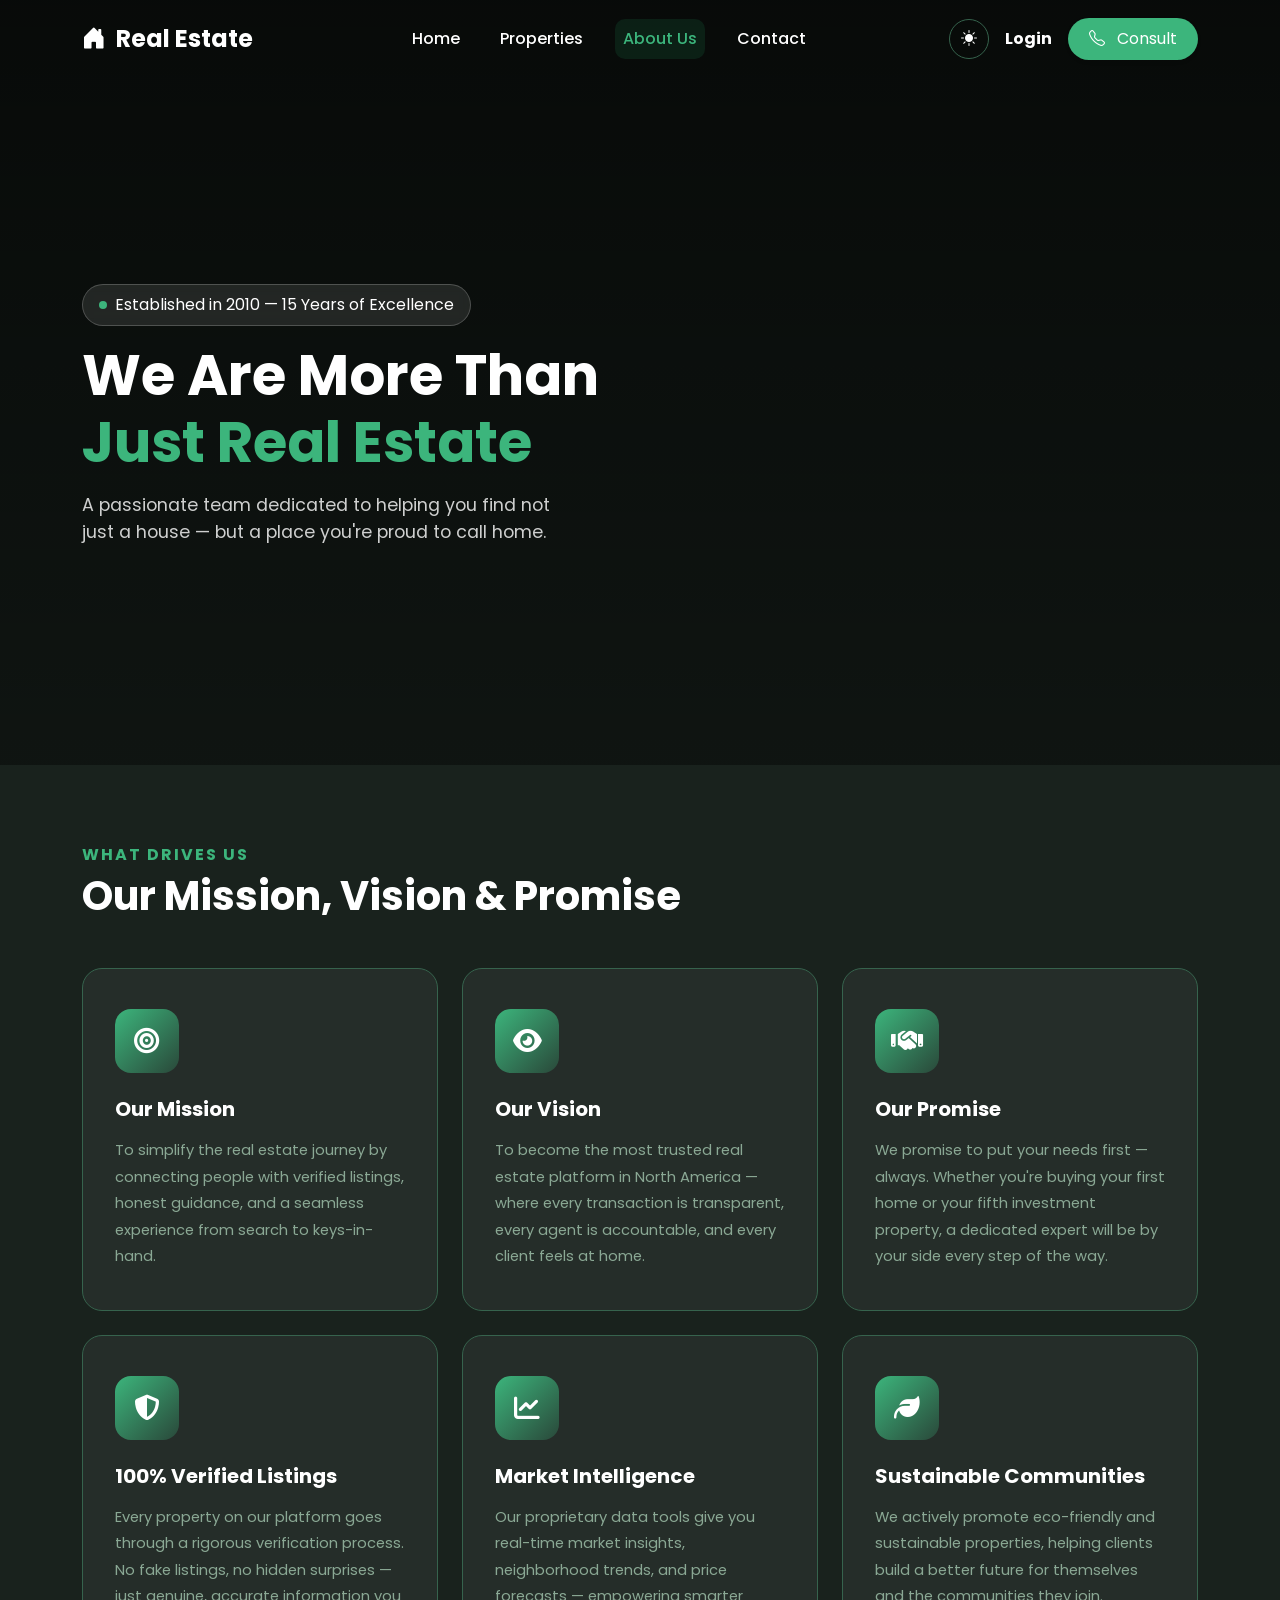
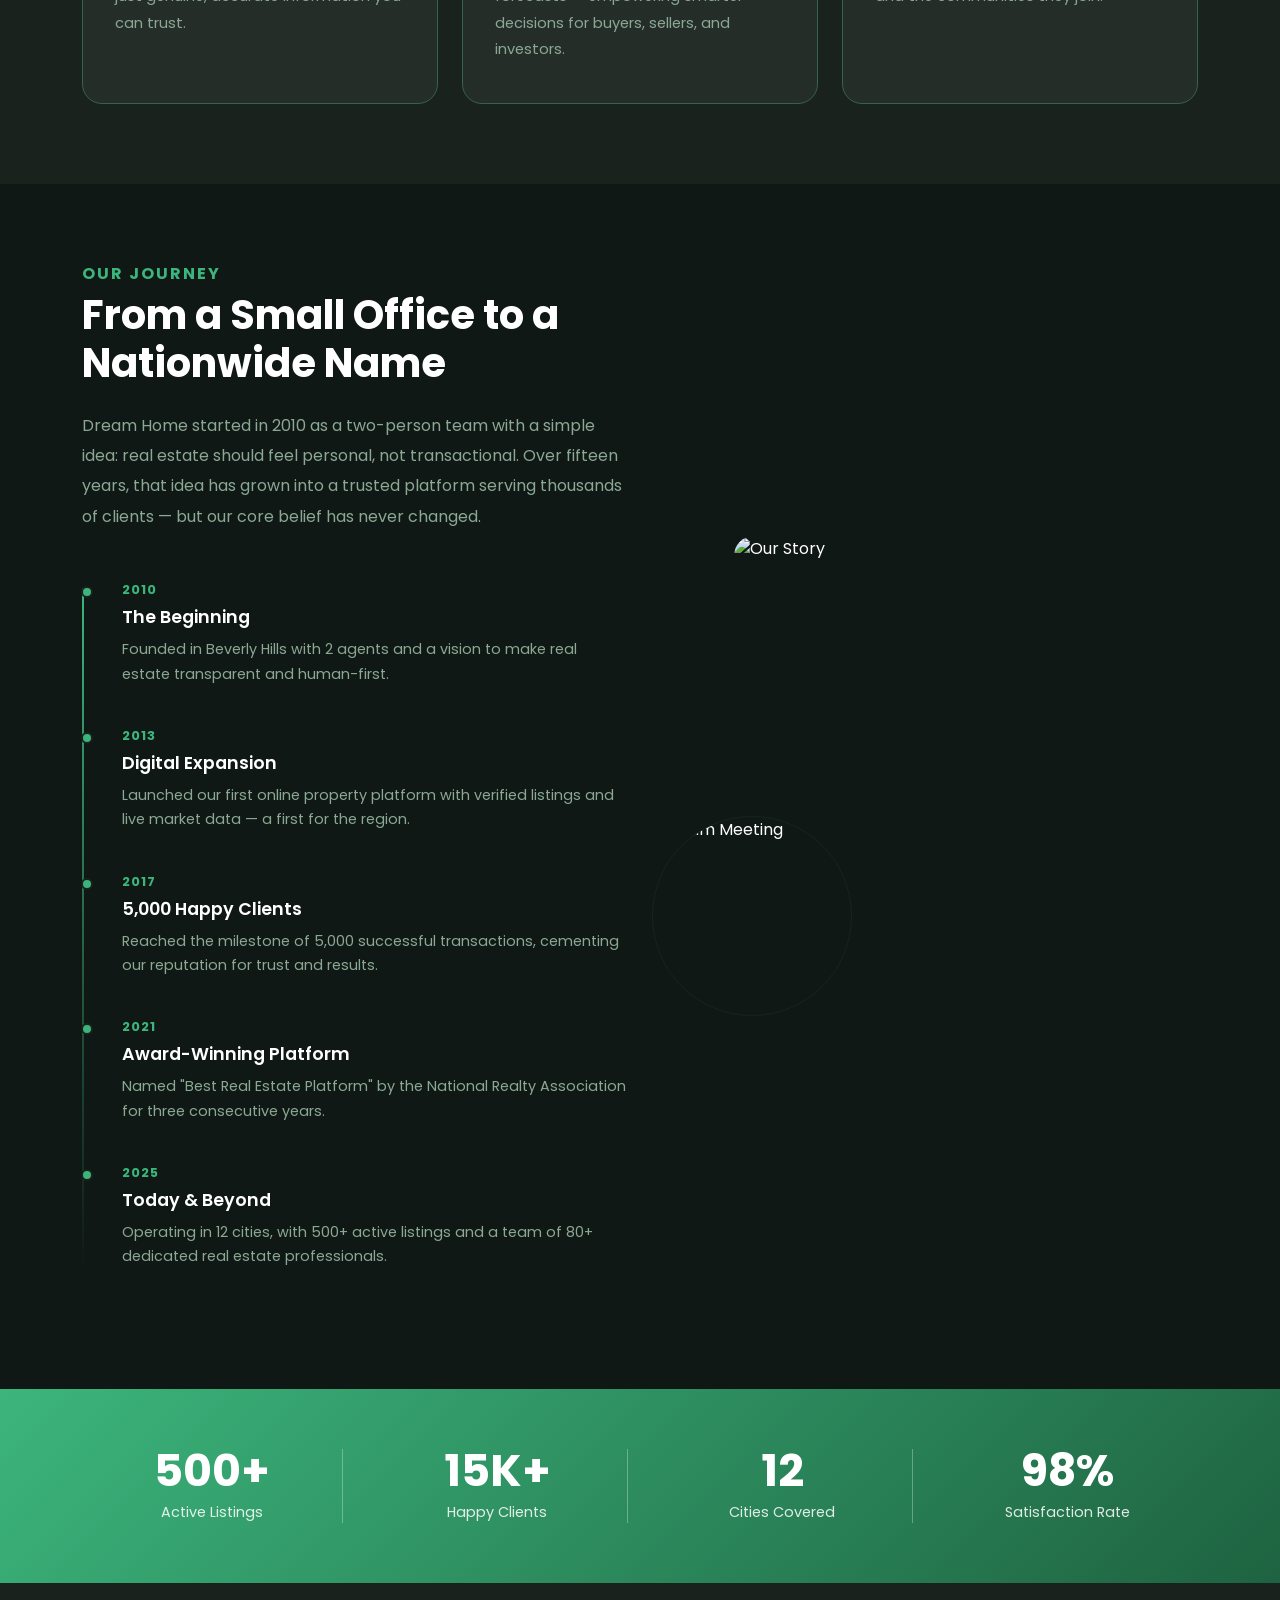
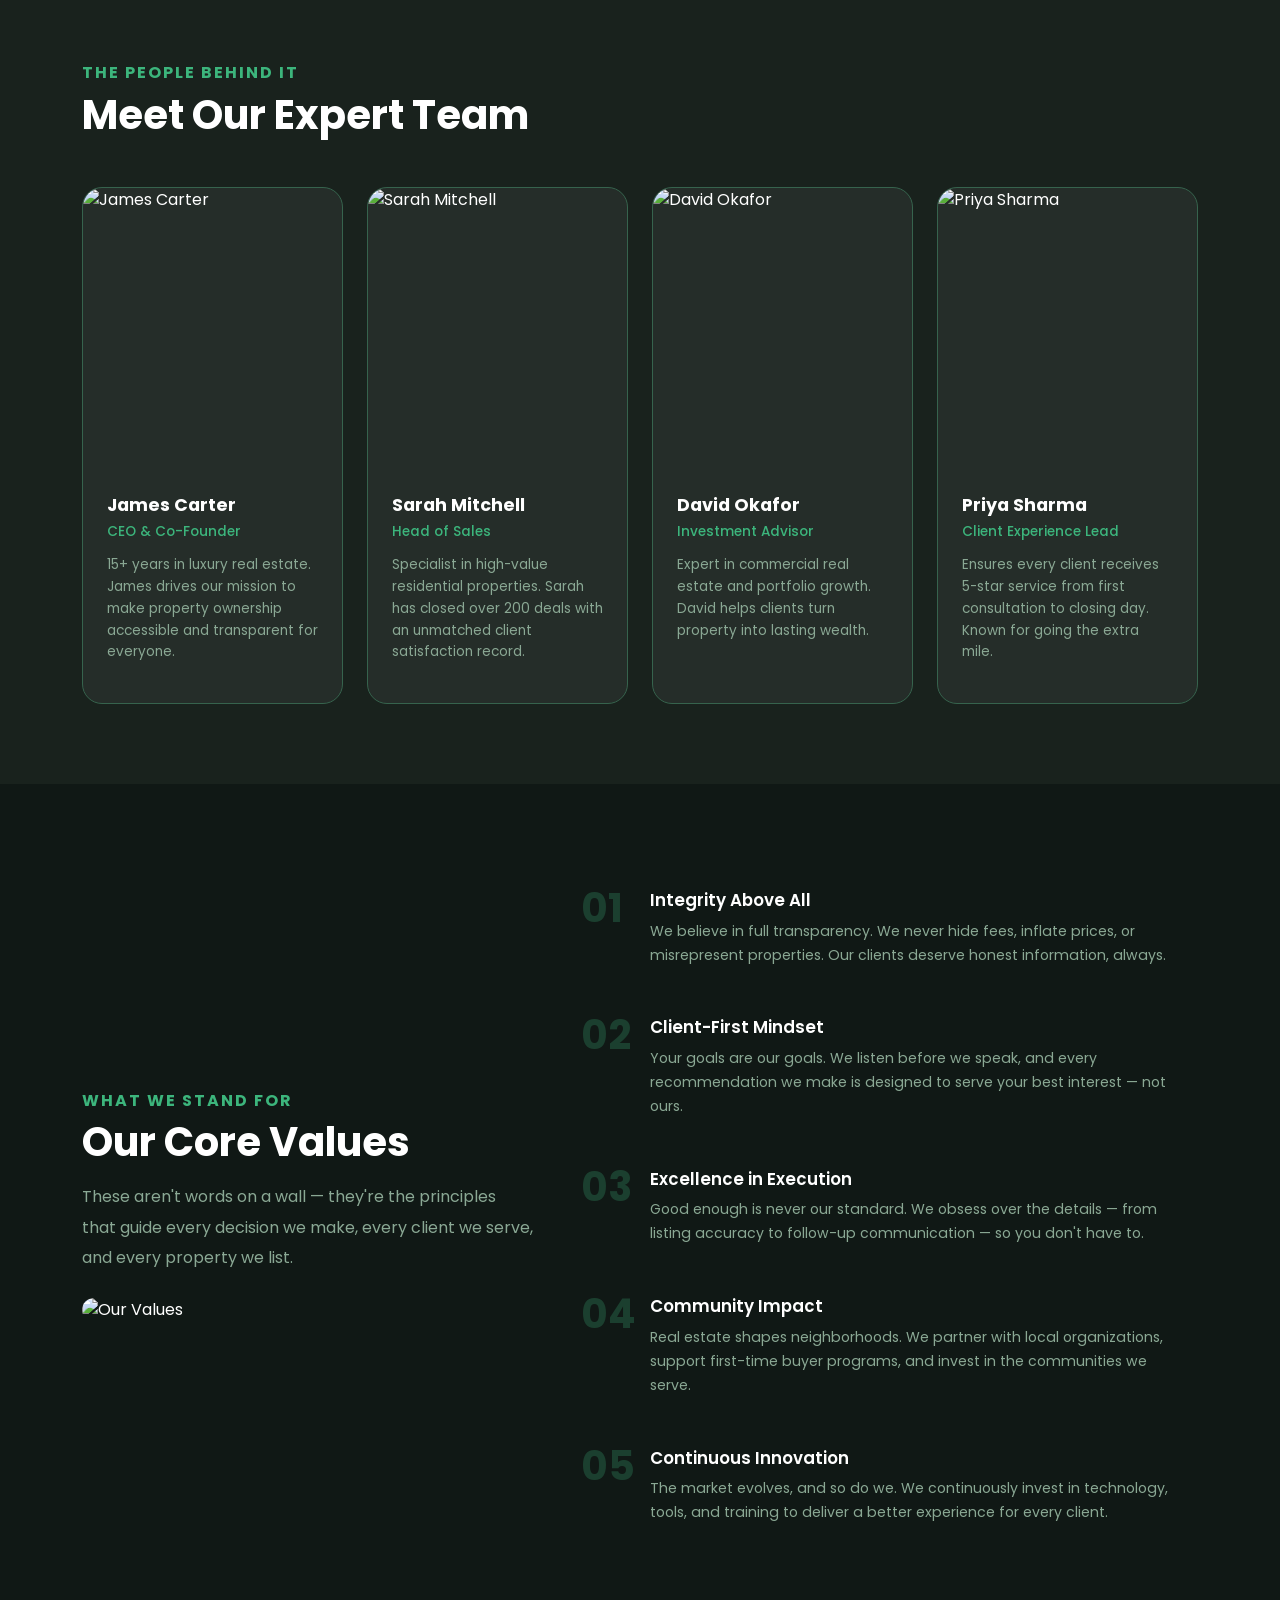
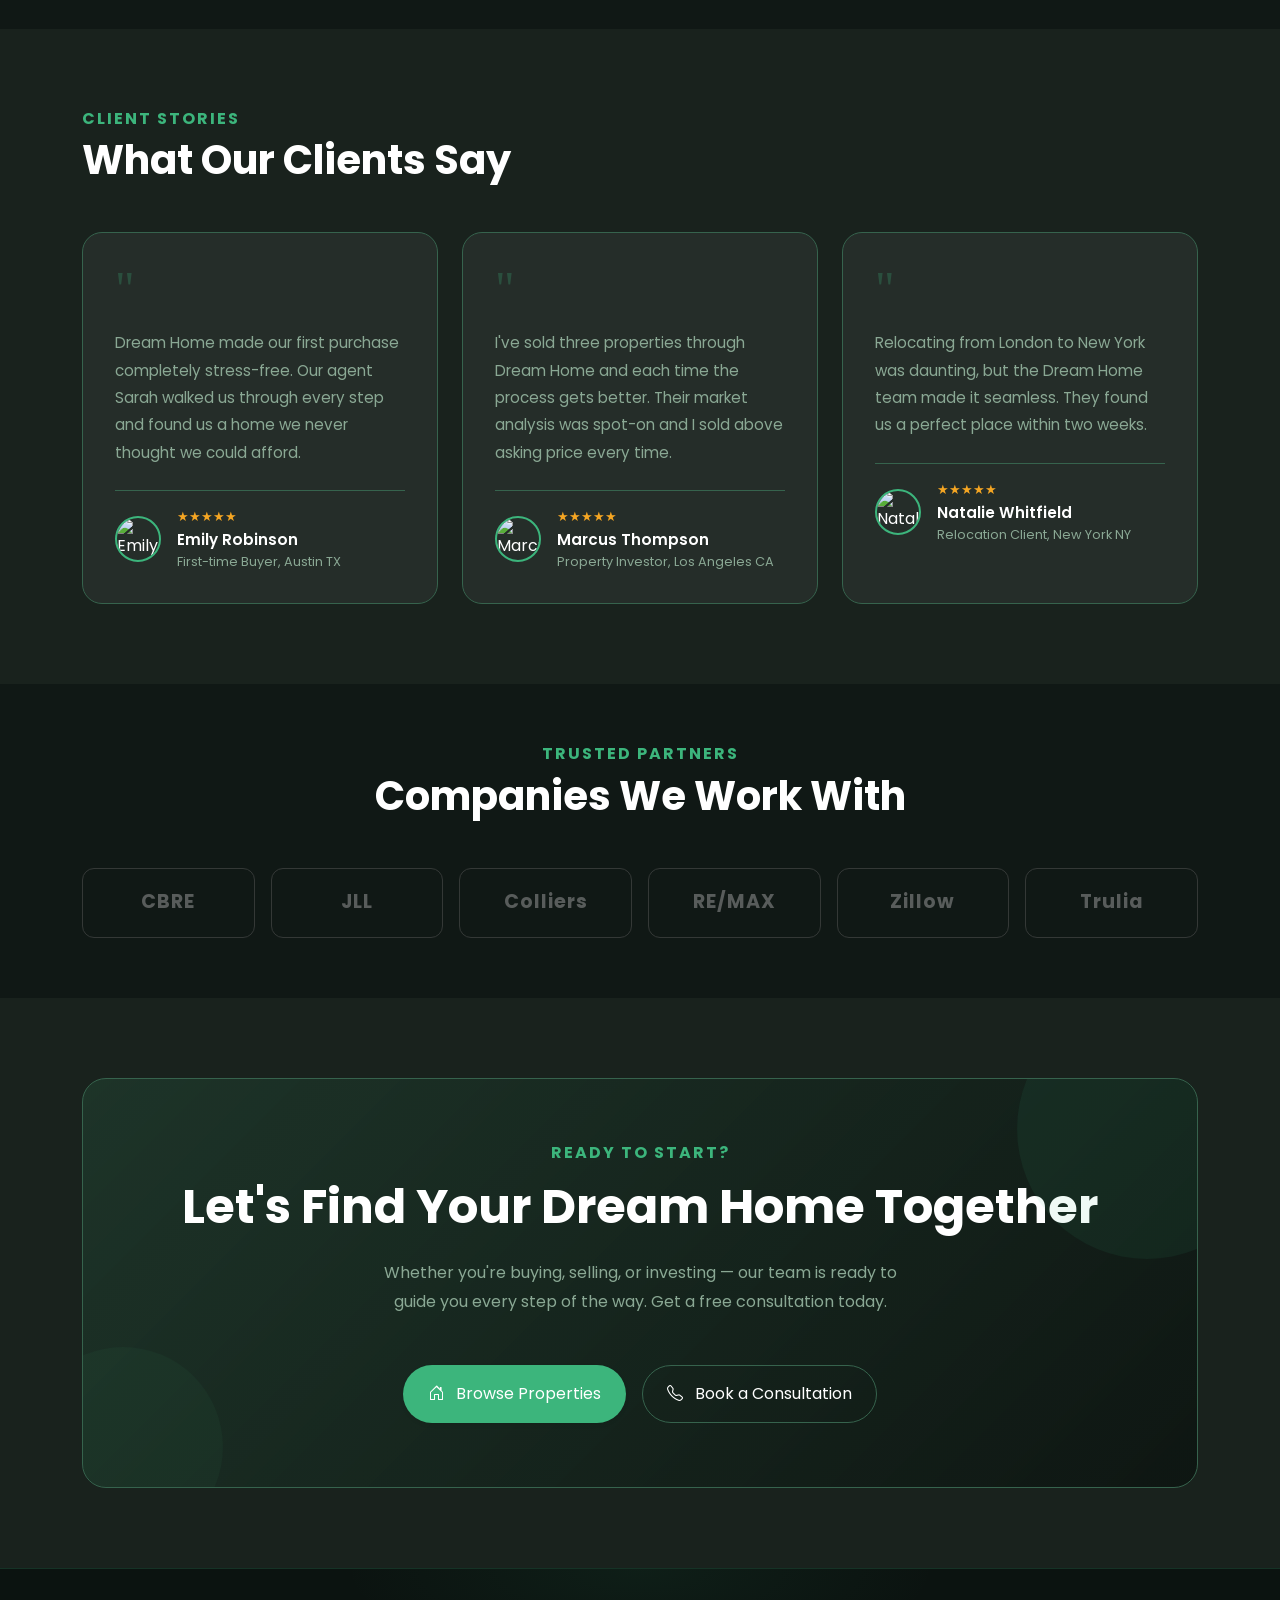
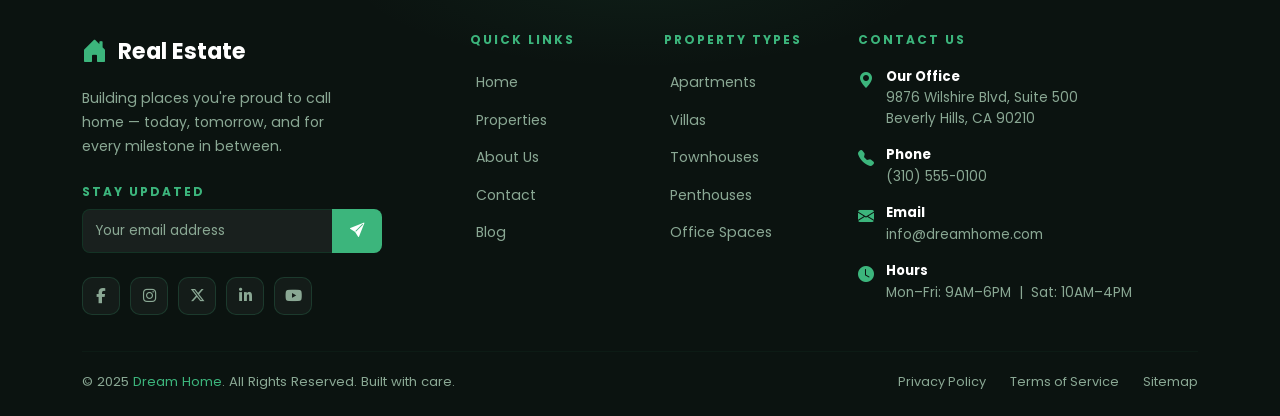
==== commit 82fbf191: "Update" ====
--- a/about.html
+++ b/about.html
@@ -185,13 +185,10 @@
     <div class="stats-banner">
       <div class="container">
         <div class="row g-4 align-items-center justify-content-around text-center">
-          <div class="col-6 col-md-3"><div class="stat-item"><div class="stat-number">500+</div><div class="stat-label">Active Listings</div></div></div>
-          <div class="col-md-auto d-none d-md-block"><div class="stat-divider"></div></div>
-          <div class="col-6 col-md-3"><div class="stat-item"><div class="stat-number">15K+</div><div class="stat-label">Happy Clients</div></div></div>
-          <div class="col-md-auto d-none d-md-block"><div class="stat-divider"></div></div>
-          <div class="col-6 col-md-3"><div class="stat-item"><div class="stat-number">12</div><div class="stat-label">Cities Covered</div></div></div>
-          <div class="col-md-auto d-none d-md-block"><div class="stat-divider"></div></div>
-          <div class="col-6 col-md-3"><div class="stat-item"><div class="stat-number">98%</div><div class="stat-label">Satisfaction Rate</div></div></div>
+          <div class="col-6 col-md-3"><div class="stat-item stat-divider"><div class="stat-number">500+</div><div class="stat-label">Active Listings</div></div></div>
+          <div class="col-6 col-md-3"><div class="stat-item stat-divider "><div class="stat-number">15K+</div><div class="stat-label">Happy Clients</div></div></div>
+          <div class="col-6 col-md-3"><div class="stat-item stat-divider"><div class="stat-number">12</div><div class="stat-label">Cities Covered</div></div></div>
+          <div class="col-6 col-md-3"><div class="stat-item" ><div class="stat-number">98%</div><div class="stat-label">Satisfaction Rate</div></div></div>
         </div>
       </div>
     </div>
@@ -352,7 +349,7 @@
           <p class="text-muted-custom mb-5 mx-auto" style="max-width:550px;font-size:1rem;line-height:1.8;">Whether you're buying, selling, or investing — our team is ready to guide you every step of the way. Get a free consultation today.</p>
           <div class="d-flex flex-wrap gap-3 justify-content-center">
             <a href="property.html" class="btn btn-consult px-4 py-3 shadow-sm" style="font-size:1rem;"><i class="bi bi-house-door me-2"></i> Browse Properties</a>
-            <a href="contact-us.html" class="btn btn-outline-light px-4 py-3" style="border-radius:50px;font-size:1rem;border-color:var(--border-color);color:var(--text-main);"><i class="bi bi-telephone me-2"></i> Book a Consultation</a>
+            <a href="contact-us.html" class="btn btn-outline-light px-4 py-3 cta-hvr-btn" style="border-radius:50px;font-size:1rem;border-color:var(--border-color);color:var(--text-main);"><i class="bi bi-telephone me-2"></i> Book a Consultation</a>
           </div>
         </div>
       </div>
--- a/public/css/style.css
+++ b/public/css/style.css
@@ -996,15 +996,16 @@
 }
 
 .stat-divider {
-  width: 1px;
-  height: 60px;
-  background: rgba(255, 255, 255, 0.3);
-  margin: 0 auto;
-}
+ border-right: 1px solid rgba(255, 255, 255, 0.3);
+}
+
 
 .cta-section {
   padding: 80px 0;
   background-color: var(--bg-body);
+}
+.cta-hvr-btn:hover{
+background-color: var(--footer-bg);
 }
 
 .cta-box {
